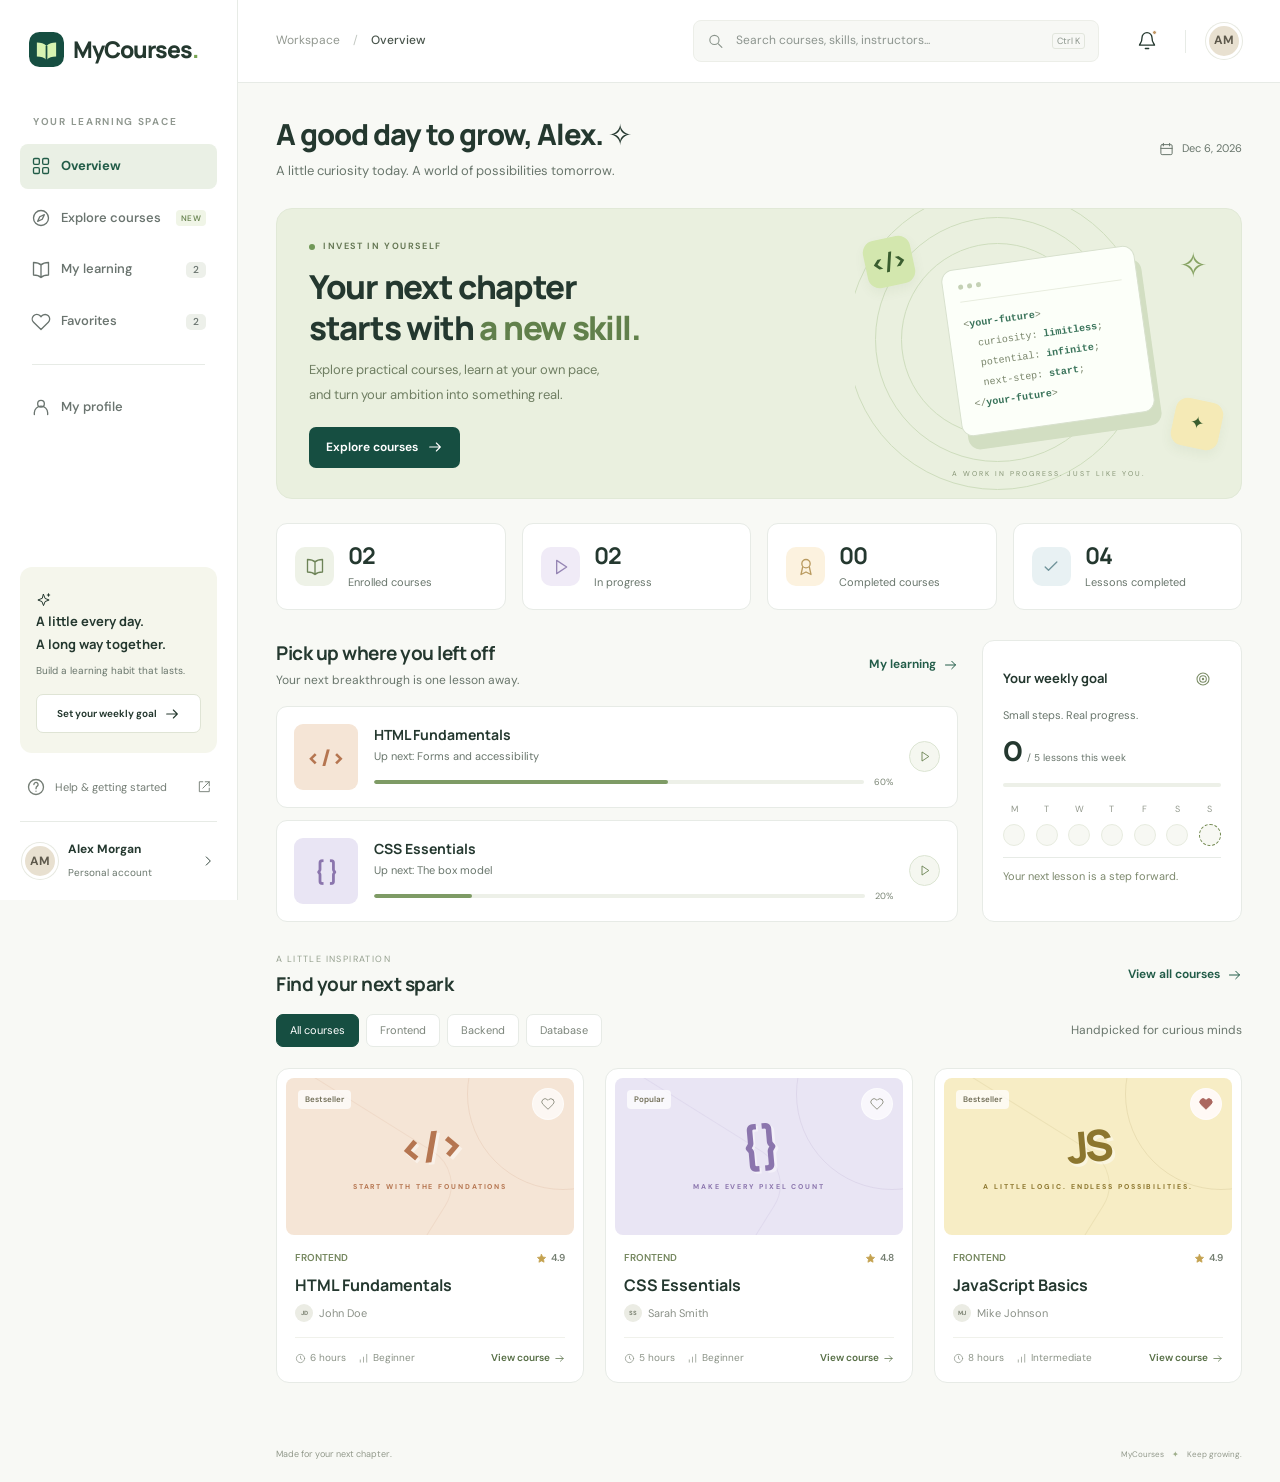
==== learning-studio/index.html @ fceafa46 "New Design" ====
<!DOCTYPE html>
<html lang="en">
<head>
  <meta charset="UTF-8">
  <meta name="viewport" content="width=device-width, initial-scale=1">
  <meta name="theme-color" content="#164e41">
  <meta name="description" content="Your personal learning space. Discover courses, build new skills, and make progress every day.">
  <title>Overview · MyCourses</title>
  <link rel="icon" href="assets/brand.svg" type="image/svg+xml">
  <link rel="stylesheet" href="styles.css">
  <script src="courses.js" defer></script>
  <script src="app.js" defer></script>
</head>
<body>
  <a href="#main" class="skip-link">Skip to content</a>
  <button class="sidebar-overlay" aria-label="Close navigation" tabindex="-1" hidden></button>
  <aside class="sidebar" id="sidebar" aria-label="Main navigation">
    <a class="brand" href="#overview"><img src="assets/brand.svg" alt="" width="35" height="35">MyCourses<span class="brand-dot">.</span></a>
    <div class="workspace-label">YOUR LEARNING SPACE</div>
    <nav class="main-nav">
      <a href="#overview" data-route="overview"><span data-icon="grid"></span>Overview</a>
      <a href="#explore" data-route="explore"><span data-icon="compass"></span>Explore courses<span class="nav-new">NEW</span></a>
      <a href="#learning" data-route="learning"><span data-icon="book"></span>My learning<span id="learning-count" class="nav-count">2</span></a>
      <a href="#favorites" data-route="favorites"><span data-icon="heart"></span>Favorites<span id="favorites-count" class="nav-count">0</span></a>
      <div class="nav-divider"></div>
      <a href="#profile" data-route="profile"><span data-icon="user"></span>My profile</a>
    </nav>
    <div class="sidebar-bottom">
      <div class="growth-card"><span class="growth-icon" data-icon="sparkles"></span><h3>A little every day.<br>A long way together.</h3><p>Build a learning habit that lasts.</p><button class="button button-light" data-action="goal">Set your weekly goal <span data-icon="arrow"></span></button></div>
      <button class="help-link" data-action="help"><span data-icon="help"></span>Help & getting started<span data-icon="external"></span></button>
      <a href="#profile" class="sidebar-profile"><span class="avatar profile-initials">AM</span><span><strong class="profile-name">Alex Morgan</strong><small>Personal account</small></span><span data-icon="chevron"></span></a>
    </div>
  </aside>
  <div class="app-shell">
    <header class="topbar">
      <button class="icon-button menu-toggle" aria-label="Open navigation" aria-expanded="false" aria-controls="sidebar"><span data-icon="menu"></span></button>
      <div class="breadcrumb">Workspace<span>/</span><strong id="page-label">Overview</strong></div>
      <form class="global-search" role="search" id="search-form"><span data-icon="search"></span><label class="sr-only" for="global-search">Search all courses, topics, and instructors</label><input id="global-search" type="search" placeholder="Search courses, skills, instructors..." autocomplete="off"><kbd>Ctrl K</kbd></form>
      <div class="topbar-actions"><button class="icon-button notification-button" data-action="notifications" aria-label="View learning updates"><span data-icon="bell"></span><span class="notification-dot"></span></button><span class="topbar-divider"></span><a href="#profile" class="avatar profile-initials" aria-label="Your profile">AM</a></div>
    </header>
    <main id="main" tabindex="-1"></main>
    <footer class="app-footer"><span>Made for your next chapter.</span><span>MyCourses <span aria-hidden="true">✦</span> Keep growing.</span></footer>
  </div>
  <dialog id="app-dialog" aria-labelledby="dialog-title"><div id="dialog-content"></div></dialog>
  <div id="toast" class="toast" role="status" aria-live="polite"></div>
  <noscript><div class="noscript">Enable JavaScript to use the learning dashboard.</div></noscript>
</body>
</html>
---- learning-studio/styles.css ----
@import url('https://fonts.googleapis.com/css2?family=DM+Sans:wght@400;450;500;550;600;650;700&family=Manrope:wght@400;500;600;650;700;750;800&display=swap');

:root { --ink:#24382f; --muted:#69766c; --green:#225c48; --deep:#164e41; --lime:#d9efb5; --line:#e7ebe6; --paper:#f8f9f5; --white:#fff; --radius:16px; --sidebar:238px; font-family:'DM Sans','Segoe UI',Arial,sans-serif; color:var(--ink); background:var(--paper); font-synthesis:none; }
* { box-sizing:border-box; }
body { margin:0; font-size:14px; line-height:1.6; }
button,input,select,textarea { font:inherit; }
button,a,input,select,textarea { -webkit-tap-highlight-color:transparent; }
button,a { touch-action:manipulation; }
button { cursor:pointer; }
a { color:inherit; text-decoration:none; }
button { color:inherit; }
button:disabled { cursor:default; opacity:.6; }
button,input,select,textarea { border:1px solid var(--line); }
button { background:transparent; }
input,select,textarea { background:white; color:var(--ink); }
:focus-visible { outline:3px solid #428466; outline-offset:4px; }
::selection { background:var(--lime); color:var(--deep); }
h1,h2,h3,h4,p { margin:0; }
h1,h2,h3,h4,.brand { font-family:'Manrope','Segoe UI',Arial,sans-serif; }
h1 { font-size:29px; line-height:1.3; letter-spacing:-1px; font-weight:800; }
h2 { font-size:19px; letter-spacing:-.5px; line-height:1.4; }
h3 { font-size:16px; line-height:1.5; }
svg.icon { width:20px; height:20px; flex-shrink:0; vertical-align:middle; }
.sr-only { position:absolute; width:1px; height:1px; padding:0; margin:-1px; overflow:hidden; clip:rect(0,0,0,0); white-space:nowrap; border:0; }
.skip-link { position:fixed; top:-80px; left:20px; z-index:100; padding:12px 24px; background:var(--deep); color:white; border-radius:8px; }
.skip-link:focus { top:12px; }
.sidebar { position:fixed; inset:0 auto 0 0; width:var(--sidebar); padding:31px 20px 0; background:white; border-right:1px solid var(--line); z-index:40; display:flex; flex-direction:column; overflow-y:auto; }
.brand { display:flex; align-items:center; font-size:23px; font-weight:800; letter-spacing:-1px; padding:0 9px; gap:9px; }
.brand-dot { color:#78a553; margin-left:-9px; }
.workspace-label { font-size:10px; color:#909890; letter-spacing:1.7px; font-weight:650; margin:46px 13px 14px; }
.main-nav { display:grid; gap:7px; }
.main-nav>a { display:flex; gap:10px; padding:12px 11px; align-items:center; font-size:13px; font-weight:550; border-radius:8px; color:#6a746f; white-space:nowrap; }
.main-nav>a:hover { background:#f6f8f3; color:var(--green); }
.main-nav>a.active { background:#eaf0e5; color:var(--green); font-weight:700; }
.nav-count { font-size:10px; background:#edf0ea; border-radius:5px; margin-left:auto; min-width:20px; text-align:center; padding:0 5px; }
.nav-new { font-size:8px; color:#688351; background:#f0f5e7; border-radius:4px; padding:2px 5px; margin-left:auto; letter-spacing:.5px; flex-shrink:0; }
.nav-divider { height:1px; background:var(--line); margin:13px 12px; }
.sidebar-bottom { margin-top:auto; padding-top:35px; }
.growth-card { padding:20px 16px; border-radius:12px; background:#f5f6ec; }
.growth-icon { display:block; color:#637d42; margin-bottom:12px; }
.growth-card h3 { font-size:13px; line-height:1.8; }
.growth-card p { font-size:10px; color:var(--muted); margin:7px 0 15px; }
.growth-card .button { width:100%; padding:8px; font-size:10px; gap:7px; border:1px solid #dfe4d5; }
.growth-card .icon { width:15px; }
.help-link { display:flex; width:100%; align-items:center; gap:9px; border:0; padding:24px 6px; font-size:11px; color:#747d75; }
.help-link .icon:last-child { margin-left:auto; width:14px; }
.sidebar-profile { display:flex; gap:10px; align-items:center; padding:18px 2px; border-top:1px solid var(--line); }
.sidebar-profile strong { display:block; font-size:12px; max-width:125px; overflow:hidden; text-overflow:ellipsis; white-space:nowrap; }
.sidebar-profile small { font-size:10px; color:var(--muted); }
.sidebar-profile>.icon { margin-left:auto; width:14px; }
.avatar { width:36px; height:36px; display:inline-flex; justify-content:center; align-items:center; border-radius:50%; background:#e8e0d0; color:#5e594c; font-size:12px; font-weight:700; flex-shrink:0; border:3px solid white; box-shadow:0 0 0 1px #e7e9e1; }
.app-shell { margin-left:var(--sidebar); }
.topbar { height:83px; display:flex; align-items:center; gap:30px; padding:0 38px; background:rgba(255,255,255,.96); border-bottom:1px solid var(--line); position:sticky; top:0; z-index:20; }
.breadcrumb { display:flex; gap:13px; color:#929890; font-size:11px; white-space:nowrap; }
.breadcrumb strong { color:#48544b; font-weight:500; }
.breadcrumb>span { color:#c2c7c1; }
.global-search { max-width:420px; min-width:150px; width:42%; display:flex; align-items:center; margin-left:auto; gap:10px; background:#f7f8f5; padding:9px 13px; border:1px solid #eceee8; border-radius:8px; color:#8a948b; }
.global-search .icon { width:17px; }
.global-search input { border:0; outline:0; background:transparent; font-size:11px; width:100%; min-width:0; }
.global-search:focus-within { outline:2px solid #92b49c; outline-offset:2px; }
.global-search input::placeholder { color:#8d958f; }
kbd { white-space:nowrap; font-size:9px; font-family:inherit; border:1px solid #e2e6dd; padding:0 4px; border-radius:3px; }
.topbar-actions { display:flex; align-items:center; gap:20px; }
.icon-button { width:36px; height:36px; border:0; border-radius:8px; display:inline-flex; align-items:center; justify-content:center; }
.icon-button:hover { background:#eef2e9; }
.notification-button { position:relative; }
.notification-dot { width:5px; height:5px; background:#c09564; border:1px solid white; border-radius:50%; position:absolute; top:7px; right:8px; }
.topbar-divider { height:23px; width:1px; background:var(--line); }
.menu-toggle { display:none; }
main { padding:33px 38px 24px; max-width:1510px; margin:0 auto; min-height:calc(100vh - 140px); }
main:focus { outline:none; }
.page-heading { display:flex; align-items:center; justify-content:space-between; gap:20px; margin-bottom:27px; }
.page-heading p { margin-top:7px; font-size:12px; color:var(--muted); }
.eyebrow { font-size:10px; letter-spacing:1.8px; text-transform:uppercase; font-weight:650; }
.date-label { display:flex; align-items:center; gap:8px; font-size:11px; color:var(--muted); }
.date-label .icon { width:15px; }
.hero { background:#eaf0df; border:1px solid #e1e9d7; border-radius:var(--radius); min-height:237px; display:flex; overflow:hidden; position:relative; margin-bottom:24px; }
.hero-copy { padding:30px 32px; position:relative; z-index:2; width:60%; }
.hero .eyebrow { display:flex; gap:8px; align-items:center; color:#647653; font-size:9px; letter-spacing:1.6px; }
.hero .eyebrow:before { content:''; width:6px; height:6px; background:#719858; border-radius:50%; }
.hero h2 { font-size:33px; line-height:1.25; letter-spacing:-1.3px; margin:12px 0 10px; font-weight:800; }
.hero h2 em { color:#61804b; font-style:normal; }
.hero p { color:#6f7e62; font-size:11px; max-width:310px; line-height:1.9; margin-bottom:19px; }
.button { display:inline-flex; align-items:center; justify-content:center; gap:9px; font-size:11px; font-weight:650; padding:10px 16px; border-radius:7px; border:1px solid transparent; min-height:39px; transition:background .15s,transform .15s; }
.button .icon { width:16px; height:16px; }
.button:hover { transform:translateY(-1px); }
.button-primary { background:var(--deep); color:white; }
.button-primary:hover { background:#24654f; }
.button-light { background:white; border-color:var(--line); }
.button-light:hover { background:#f3f5ef; }
.button-soft { background:#edf2e7; color:var(--green); }
.text-button { display:inline-flex; align-items:center; gap:7px; color:var(--green); font-size:11px; font-weight:650; padding:6px 0; border:0; }
.text-button .icon { width:15px; }
.hero-art { width:40%; min-width:260px; position:relative; overflow:hidden; }
.orbit { position:absolute; width:245px; height:245px; border:1px solid #ceddbd; border-radius:50%; top:8px; left:20px; }
.orbit:before,.orbit:after { content:''; position:absolute; inset:25px; border:1px solid #ceddbd; border-radius:50%; }
.orbit:after { inset:-29px; }
.code-window { position:absolute; width:195px; left:50%; top:48px; transform:translateX(-50%) rotate(-8deg); background:#fcfff9; border:1px solid #d8e1ce; border-radius:12px; box-shadow:5px 14px 0 #d2dec2; padding:15px; }
.window-dots { display:flex; gap:4px; padding-bottom:12px; border-bottom:1px solid #e8eddf; }
.window-dots i { width:5px; height:5px; border-radius:50%; background:#c4d1b5; }
.code-window pre { font-size:10px; line-height:2; color:#7a866c; margin:13px 0 5px; }
.code-window b { color:#39735a; }
.floating-symbol { position:absolute; width:48px; height:48px; border-radius:12px; display:grid; place-items:center; background:#d3e7ae; color:#3a5e2f; font-size:22px; font-weight:800; box-shadow:0 5px 12px #546a3210; }
.floating-symbol.one { top:29px; left:10px; transform:rotate(-12deg); }
.floating-symbol.two { right:20px; bottom:50px; background:#f5eab6; transform:rotate(12deg); font-size:17px; }
.hero-spark { position:absolute; top:30px; right:34px; font-size:34px; color:#87a363; }
.hero-caption { position:absolute; bottom:19px; left:50%; transform:translateX(-50%); color:#849373; letter-spacing:2px; font-size:7px; white-space:nowrap; }
.stats-grid { display:grid; grid-template-columns:repeat(4,1fr); gap:16px; margin-bottom:30px; }
.stat-card { display:flex; gap:14px; align-items:center; background:white; border:1px solid var(--line); border-radius:11px; padding:18px; }
.stat-icon { display:grid; place-items:center; width:39px; height:39px; border-radius:10px; background:#eef2e7; color:#6d8357; flex-shrink:0; }
.stat-card:nth-child(2) .stat-icon { background:#f0ebf7; color:#9685b4; }
.stat-card:nth-child(3) .stat-icon { background:#fcf2df; color:#b99a5f; }
.stat-card:nth-child(4) .stat-icon { background:#e8f1f3; color:#71949b; }
.stat-value { font-size:23px; font-weight:700; line-height:1.2; font-family:Manrope,sans-serif; letter-spacing:-1px; }
.stat-label { font-size:10px; color:var(--muted); margin-top:4px; }
.section-heading { display:flex; align-items:center; justify-content:space-between; gap:16px; margin-bottom:16px; }
.section-heading p { color:var(--muted); font-size:11px; margin-top:4px; }
.section-kicker { font-size:9px; color:#95a08f; text-transform:uppercase; letter-spacing:1.4px; margin-bottom:5px; }
.overview-middle { display:grid; grid-template-columns:minmax(0,1fr) 260px; gap:24px; margin-bottom:30px; }
.continue-list { display:grid; gap:12px; }
.continue-card { display:flex; align-items:center; gap:16px; border:1px solid var(--line); border-radius:11px; background:white; padding:17px; }
.mini-art { width:64px; height:66px; border-radius:9px; display:grid; place-items:center; font-size:23px; font-weight:750; flex-shrink:0; font-family:Manrope,sans-serif; }
.continue-content { flex:1; min-width:0; }
.continue-content h3 { font-size:13px; }
.continue-content p { font-size:10px; color:var(--muted); margin:3px 0 9px; }
.progress-line { display:flex; align-items:center; gap:10px; }
.progress { height:4px; background:#edf0e8; border-radius:10px; overflow:hidden; flex:1; }
.progress>span { display:block; background:#7e9b65; height:100%; border-radius:10px; }
.progress-line>span { font-size:9px; color:#7a8575; }
.resume-button { width:31px; height:31px; display:grid; place-items:center; border:1px solid #dce5d3; background:#f5f7f0; color:#67804e; border-radius:50%; flex-shrink:0; }
.resume-button .icon { width:13px; height:13px; }
.weekly-card { background:#fff; border:1px solid var(--line); border-radius:12px; padding:20px; }
.weekly-card h3 { font-size:12px; }
.weekly-card .section-heading { margin-bottom:10px; }
.weekly-card .icon { width:16px; color:#7c8d67; }
.weekly-card>p { font-size:10px; color:var(--muted); }
.goal-value { display:flex; gap:5px; align-items:baseline; margin:9px 0 13px; }
.goal-value strong { font-size:28px; line-height:1.3; letter-spacing:-1px; }
.goal-value span { font-size:10px; color:var(--muted); }
.week-days { display:flex; gap:7px; justify-content:space-between; margin:15px 0 11px; }
.week-day { display:flex; align-items:center; gap:7px; flex-direction:column; font-size:9px; color:#92988c; }
.day-dot { width:22px; height:22px; border:1px solid #e8ece0; background:#f7f8f3; border-radius:50%; display:grid; place-items:center; }
.day-dot.done { background:#dfeaCF; color:#617749; border-color:#dfeaCF; }
.day-dot.today { border:1px dashed #728950; }
.day-dot .icon { width:11px; }
.goal-note { border-top:1px solid var(--line); padding-top:10px; font-size:9px; color:#7d896e; }
.category-tabs { display:flex; gap:7px; flex-wrap:wrap; }
.category-tab { border:1px solid var(--line); background:white; border-radius:7px; padding:7px 13px; font-size:10px; color:#7c857b; white-space:nowrap; }
.category-tab.active { background:var(--deep); color:white; border-color:var(--deep); }
.category-tab:hover { border-color:#9ead8e; }
.catalog-toolbar { display:flex; align-items:center; justify-content:space-between; gap:16px; margin-bottom:21px; }
.toolbar-controls { display:flex; gap:9px; }
.toolbar-controls select { border-radius:7px; padding:8px 27px 8px 10px; font-size:10px; max-width:180px; }
.courses-grid { display:grid; grid-template-columns:repeat(3,minmax(0,1fr)); gap:21px; }
.course-card { min-width:0; background:white; border:1px solid var(--line); border-radius:13px; padding:9px; transition:box-shadow .2s,transform .2s; }
.course-card:hover { transform:translateY(-3px); box-shadow:0 8px 24px #263d2c09; }
.course-art { position:relative; height:157px; border-radius:8px; overflow:hidden; display:flex; flex-direction:column; align-items:center; justify-content:center; isolation:isolate; }
.peach { background:#f5e5d6; color:#b57550; }
.lavender { background:#e9e5f4; color:#8b75ad; }
.yellow { background:#f7edc5; color:#8c762e; }
.blue { background:#dfebf2; color:#638ca7; }
.pink { background:#f3e3e8; color:#b27890; }
.mint { background:#dfede2; color:#719880; }
.course-art:before { content:''; width:230px; height:230px; border:1px solid currentColor; opacity:.1; transform:rotate(32deg); border-radius:40px; position:absolute; top:15px; left:-95px; z-index:-1; }
.course-art:after { content:''; width:190px; height:190px; border:1px solid currentColor; opacity:.13; border-radius:50%; position:absolute; top:-80px; right:-85px; z-index:-1; }
.course-symbol { font-size:43px; font-weight:800; line-height:1.1; letter-spacing:-3px; font-family:Manrope,sans-serif; transform:rotate(-5deg); text-shadow:2px 3px #ffffff70; }
.course-art .art-tag { font-size:6px; letter-spacing:1.9px; margin-top:12px; font-weight:700; }
.course-label { position:absolute; left:12px; top:12px; font-size:8px; background:#ffffffbd; color:#716e57; padding:3px 7px; border-radius:4px; font-weight:600; }
.favorite-button { position:absolute; right:10px; top:10px; width:28px; height:28px; display:grid; place-items:center; border:1px solid #ffffff80; border-radius:50%; background:#ffffffb3; color:#8d8e81; }
.favorite-button .icon { width:14px; height:14px; }
.favorite-button[aria-pressed="true"] { color:#ab675f; background:#fff9f5; }
.favorite-button[aria-pressed="true"] svg { fill:#ab675f; }
.course-body { padding:15px 9px 7px; }
.course-category { display:flex; align-items:center; justify-content:space-between; font-size:8px; color:#75875f; font-weight:600; }
.course-rating { display:flex; align-items:center; gap:4px; color:#747e71; font-size:9px; }
.course-rating .icon { width:11px; height:11px; color:#c4a250; fill:#c4a250; }
.course-body h3 { font-size:14px; margin:7px 0 7px; letter-spacing:-.25px; }
.course-title { border:0; text-align:left; padding:0; font:inherit; }
.course-title:hover { color:var(--green); text-decoration:underline; text-underline-offset:3px; }
.instructor { display:flex; align-items:center; gap:6px; color:#8b9188; font-size:9px; }
.instructor-avatar { display:grid; place-items:center; width:18px; height:18px; border-radius:50%; font-size:6px; background:#ebece4; color:#7a8070; font-weight:700; }
.course-meta { display:flex; gap:12px; margin-top:15px; padding-top:12px; border-top:1px solid #f0f1eb; font-size:8px; color:#8b9387; }
.course-meta>span { display:flex; gap:4px; align-items:center; }
.course-meta .icon { width:11px; height:11px; }
.course-meta .course-link { margin-left:auto; color:#566e45; font-weight:600; border:0; padding:0; font-size:9px; display:flex; align-items:center; gap:4px; }
.recommendations { margin-bottom:20px; }
.results-label { font-size:11px; color:var(--muted); margin-bottom:18px; }
.app-footer { display:flex; align-items:center; justify-content:space-between; gap:15px; padding:20px 38px; color:#92998b; font-size:9px; max-width:1510px; margin:auto; }
.app-footer>span:last-child { font-size:8px; }
.app-footer>span:last-child>span { margin:0 6px; color:#9dad89; }
.page-banner { padding:26px 30px; background:#eef1e7; border:1px solid #e1e8d8; border-radius:13px; display:flex; align-items:center; justify-content:space-between; gap:20px; margin-bottom:24px; }
.page-banner h2 { margin:7px 0; font-size:24px; }
.page-banner p { color:var(--muted); font-size:12px; }
.banner-symbol { font-size:55px; color:#8fa778; padding:0 20px; }
.learning-tabs { display:flex; gap:25px; border-bottom:1px solid var(--line); margin-bottom:24px; }
.learning-tab { border:0; border-bottom:2px solid transparent; padding:0 0 13px; color:var(--muted); font-size:12px; }
.learning-tab.active { border-color:var(--green); color:var(--green); font-weight:700; }
.learning-card .course-body { padding-bottom:12px; }
.learning-card .progress-line { margin:18px 0; }
.learning-card .button { width:100%; }
.empty-state { padding:60px 20px; text-align:center; border:1px dashed #dbe3d1; border-radius:14px; background:#fff; grid-column:1/-1; }
.empty-state>.icon { width:35px; height:35px; color:#869f6c; margin-bottom:16px; }
.empty-state h2 { margin-bottom:8px; }
.empty-state p { color:var(--muted); font-size:12px; max-width:390px; margin:0 auto 20px; }
.profile-grid { display:grid; grid-template-columns:270px minmax(0,1fr); gap:24px; }
.panel { background:white; border:1px solid var(--line); border-radius:14px; padding:27px; }
.profile-summary { text-align:center; height:fit-content; }
.profile-summary .avatar { width:80px; height:80px; font-size:25px; margin-bottom:15px; background:#e9eedf; color:#6d8556; }
.profile-summary h2 { overflow-wrap:anywhere; }
.profile-summary>p { color:var(--muted); font-size:11px; margin:7px 0 20px; overflow-wrap:anywhere; }
.profile-summary .profile-stats { display:flex; justify-content:space-around; padding:20px 0; border-top:1px solid var(--line); border-bottom:1px solid var(--line); }
.profile-stats strong { display:block; font-size:22px; }
.profile-stats span { font-size:10px; color:var(--muted); }
.profile-summary .local-note { font-size:10px; margin-top:20px; }
.form-heading { margin-bottom:25px; }
.form-heading p { color:var(--muted); font-size:11px; margin-top:5px; }
.form-grid { display:grid; grid-template-columns:1fr 1fr; gap:20px; }
.field { display:flex; flex-direction:column; gap:7px; font-size:11px; font-weight:550; }
.field input,.field select,.field textarea { border-radius:7px; padding:10px 12px; width:100%; font-size:12px; font-weight:400; }
.field textarea { resize:vertical; min-height:95px; }
.field.full { grid-column:1/-1; }
.field small { color:var(--muted); font-weight:400; font-size:10px; }
.form-footer { display:flex; align-items:center; justify-content:space-between; gap:15px; margin-top:25px; padding-top:20px; border-top:1px solid var(--line); }
.form-footer p { font-size:10px; color:var(--muted); }
.profile-achievements { margin-top:25px; }
.achievement { display:flex; align-items:center; gap:15px; padding-top:20px; }
.achievement-icon { width:43px; height:43px; background:#f7f0d9; color:#b99a59; border-radius:12px; display:grid; place-items:center; }
.achievement h3 { font-size:13px; }
.achievement p { font-size:11px; color:var(--muted); }
dialog { padding:0; border:1px solid #e3e8dc; border-radius:18px; width:min(660px,calc(100% - 32px)); max-height:90dvh; color:var(--ink); box-shadow:0 24px 90px #102c3440; }
dialog::backdrop { background:#172a246b; backdrop-filter:blur(4px); }
body:has(dialog[open]) { overflow:hidden; }
.dialog-header { display:flex; align-items:flex-start; justify-content:space-between; gap:20px; padding:26px 28px 16px; }
.dialog-header h2 { font-size:22px; }
.dialog-header .eyebrow { margin-bottom:8px; color:#879771; font-size:9px; }
.dialog-body { padding:0 28px 28px; }
.dialog-body>p { color:var(--muted); font-size:13px; margin:0 0 20px; }
.dialog-course-art { height:140px; margin-bottom:20px; }
.dialog-course-art .course-art { height:100%; }
.detail-meta { display:flex; flex-wrap:wrap; gap:16px; color:var(--muted); font-size:11px; margin:16px 0 23px; }
.detail-meta span { display:flex; align-items:center; gap:6px; }
.detail-meta .icon { width:15px; }
.outcome { padding:16px; background:#f0f5e8; border-radius:9px; margin:20px 0; font-size:12px; }
.outcome strong { display:block; margin-bottom:4px; }
.curriculum { list-style:none; margin:12px 0 24px; padding:0; border:1px solid var(--line); border-radius:9px; overflow:hidden; }
.curriculum li { border-bottom:1px solid var(--line); }
.curriculum li:last-child { border-bottom:0; }
.curriculum button,.curriculum-item { display:flex; width:100%; text-align:left; gap:12px; align-items:center; padding:12px 15px; font-size:12px; border:0; }
.lesson-number { font-size:10px; color:#879771; min-width:18px; }
.curriculum .icon { width:14px; height:14px; margin-left:auto; color:#64894f; }
.curriculum button:hover { background:#f2f6eb; }
.dialog-actions { display:flex; gap:10px; flex-wrap:wrap; }
.dialog-actions .button:first-child { flex:1; }
.lesson-top { display:flex; justify-content:space-between; color:var(--muted); font-size:10px; margin-bottom:18px; }
.lesson-content h3 { font-size:18px; margin-bottom:13px; }
.lesson-content p { font-size:14px; color:#687269; line-height:1.9; }
.lesson-content pre { background:#203d32; color:#def0d6; padding:22px; border-radius:10px; font-size:12px; line-height:1.9; overflow-x:auto; margin:20px 0; }
.practice-box { background:#f5f4e9; border:1px solid #e8e8d7; padding:18px; border-radius:10px; margin-bottom:25px; }
.practice-box h4 { font-size:12px; margin-bottom:6px; }
.practice-box p { font-size:12px; }
.lesson-navigation { display:flex; gap:10px; justify-content:space-between; margin-top:22px; }
.update-item { display:flex; gap:15px; padding:18px 0; border-bottom:1px solid var(--line); }
.update-item>.icon { color:#83986b; margin-top:3px; }
.update-item h3 { font-size:13px; }
.update-item p { color:var(--muted); font-size:11px; margin-top:5px; }
.help-list { display:grid; gap:22px; }
.help-list h3 { font-size:14px; margin-bottom:5px; }
.help-list p { color:var(--muted); font-size:12px; }
.toast { position:fixed; bottom:24px; left:calc(50% + var(--sidebar)/2); transform:translate(-50%,20px); background:#203e31; color:#fff; border-radius:9px; padding:12px 21px; z-index:100; font-size:12px; box-shadow:0 8px 30px #1e392b22; opacity:0; pointer-events:none; transition:opacity .2s,transform .2s; max-width:calc(100vw - 32px); width:max-content; }
.toast.visible { opacity:1; transform:translate(-50%,0); }
.noscript { position:fixed; inset:100px 20px auto; background:white; padding:30px; z-index:99; text-align:center; }
[hidden] { display:none !important; }
/* Keep supporting text readable, including when the optional web fonts are offline. */
.breadcrumb { font-size:12px; }
.global-search input { font-size:12px; }
.page-heading p,.hero p { font-size:13px; }
.stat-label { font-size:11px; }
.continue-content h3 { font-size:14px; }
.continue-content p { font-size:11px; }
.button,.text-button { font-size:12px; }
.section-heading p,.results-label { font-size:12px; }
.category-tab,.toolbar-controls select { font-size:11px; }
.course-body h3 { font-size:16px; }
.course-category,.course-rating { font-size:10px; }
.instructor { font-size:11px; }
.course-meta { flex-wrap:wrap; font-size:10px; }
.course-meta>span { white-space:nowrap; }
.course-meta .course-link { font-size:10px; }
.course-art .art-tag { font-size:7px; }
.favorite-button { width:32px; height:32px; }
.weekly-card>p,.goal-note { font-size:11px; }
.weekly-card h3 { font-size:13px; }
body.nav-open { overflow:hidden; }
@media(min-width:1450px) { main { padding-top:40px; } .hero { min-height:270px; } .hero-copy { padding:36px; } .hero h2 { font-size:38px; } .hero-art { transform:scale(1.1); transform-origin:center; } .course-art { height:190px; } .course-body h3 { font-size:16px; } .course-body { padding:17px 12px 10px; } .course-meta { font-size:10px; } .overview-middle { grid-template-columns:minmax(0,1fr) 300px; } }
@media(max-width:1150px) { :root { --sidebar:210px; } .sidebar { padding:27px 14px 0; } .brand { font-size:21px; } .topbar { padding:0 25px; gap:20px; } main { padding:28px 25px; } .stat-card { padding:14px 11px; gap:9px; } .stat-icon { width:32px; height:32px; } .stat-label { font-size:9px; } .overview-middle { grid-template-columns:minmax(0,1fr) 225px; gap:18px; } .courses-grid { gap:14px; } .hero-copy { width:62%; padding:28px; } .hero-art { min-width:210px; } .floating-symbol.two { right:4px; } .course-body { padding:12px 5px 6px; } .course-meta { gap:7px; } .course-meta .course-link { font-size:8px; } .hero h2 { font-size:30px; } .breadcrumb { font-size:10px; } }
@media(max-width:950px) { :root { --sidebar:190px; } .brand { font-size:18px; gap:7px; } .brand img { width:29px; height:29px; } .brand-dot { margin-left:-7px; } .main-nav>a { font-size:11px; padding:11px 8px; gap:9px; } .nav-new { font-size:7px; } .growth-card { padding:16px 12px; } .growth-card .button { font-size:9px; } .help-link { font-size:9px; } .hero h2 { font-size:27px; } .hero-art { min-width:180px; } .code-window { width:155px; } .code-window pre { font-size:8px; } .floating-symbol { width:38px; height:38px; font-size:18px; } .orbit { left:0; width:185px; height:185px; top:35px; } .stats-grid { gap:10px; } .stat-card { flex-direction:column; align-items:flex-start; } .overview-middle { grid-template-columns:1fr; } .weekly-card { display:none; } .courses-grid { grid-template-columns:repeat(2,minmax(0,1fr)); } .recommendations .course-card:last-child { display:none; } .breadcrumb { display:none; } .global-search { width:auto; flex:1; max-width:none; } .topbar-actions { gap:12px; } .profile-grid { grid-template-columns:1fr; } .profile-summary { display:none; } .date-label { display:none; } .catalog-toolbar { align-items:flex-start; flex-direction:column; } }
@media(max-width:700px) { :root { --sidebar:0px; } .sidebar { width:260px; transform:translateX(-100%); transition:transform .2s; padding:27px 20px 0; } body.nav-open .sidebar { transform:translateX(0); } .sidebar-overlay { display:block; position:fixed; inset:0; background:#1c34276b; border:0; z-index:30; } .brand { font-size:24px; } .brand img { width:36px; height:36px; } .main-nav>a { font-size:13px; padding:12px; } .growth-card h3 { font-size:14px; } .growth-card p,.help-link { font-size:11px; } .menu-toggle { display:inline-flex; flex-shrink:0; } .topbar { height:70px; padding:0 17px; gap:10px; } .global-search { padding:8px 10px; } .global-search input { font-size:11px; } .global-search kbd { display:none; } .topbar-actions { gap:6px; } .topbar-divider { display:none; } .topbar-actions>.avatar { width:30px; height:30px; font-size:10px; } .notification-button { width:30px; } main { padding:26px 20px 15px; } h1 { font-size:25px; } .page-heading { margin-bottom:22px; } .page-heading p { font-size:11px; } .hero { min-height:240px; } .hero-copy { padding:26px 23px; width:64%; } .hero h2 { font-size:28px; } .hero p { font-size:10px; } .hero-art { width:36%; min-width:130px; } .code-window { width:139px; left:58%; top:63px; } .code-window pre { font-size:7px; } .hero-spark { right:15px; font-size:24px; } .floating-symbol.one { top:37px; left:0; width:32px; height:32px; font-size:16px; } .floating-symbol.two { bottom:48px; width:32px; height:32px; font-size:13px; } .hero-caption { display:none; } .stats-grid { grid-template-columns:repeat(4,1fr); margin-bottom:25px; } .stat-card { padding:13px 10px; gap:10px; } .stat-value { font-size:21px; } .stat-icon { width:28px; height:28px; border-radius:7px; } .stat-icon .icon { width:16px; } .stat-label { font-size:8px; } .section-heading h2 { font-size:17px; } .continue-card { padding:14px; } .course-art { height:144px; } .course-symbol { font-size:36px; } .course-art .art-tag { font-size:5px; letter-spacing:1px; } .app-footer { padding:20px; font-size:8px; } .profile-summary { display:block; } .form-grid { grid-template-columns:1fr; } .panel { padding:22px; } .toolbar-controls { flex-wrap:wrap; } .page-banner { padding:22px; } .page-banner h2 { font-size:20px; } .banner-symbol { padding:0; font-size:40px; } .dialog-header { padding:22px 20px 15px; } .dialog-body { padding:0 20px 22px; } .dialog-header h2 { font-size:20px; } .toast { bottom:18px; } }
@media(max-width:430px) { .topbar-actions .notification-button { display:none; } .hero h2 { font-size:24px; } .hero-copy { padding:24px 19px; width:68%; } .hero-art { min-width:95px; } .code-window { left:85%; } .hero .eyebrow { font-size:7px; letter-spacing:1px; } .hero p { max-width:200px; } .hero-spark { right:5px; } .floating-symbol.two { right:0; } .stats-grid { gap:7px; } .stat-card { padding:12px 8px; } .stat-label { font-size:7px; } .courses-grid { gap:12px; } .course-art { height:125px; } .course-label { font-size:7px; left:8px; top:8px; } .favorite-button { width:24px; height:24px; right:6px; top:7px; } .course-body h3 { font-size:12px; } .course-meta { flex-wrap:wrap; font-size:8px; gap:7px; } .course-meta .course-link { width:100%; margin-left:0; padding-top:3px; } .course-category { font-size:7px; } .course-rating { font-size:8px; } .course-art .art-tag { font-size:4px; } .text-button { font-size:10px; } .continue-content h3 { font-size:12px; } .continue-content p { font-size:9px; } .mini-art { width:52px; height:58px; font-size:20px; } .category-tab { font-size:9px; padding:7px 10px; } .app-footer>span:last-child { font-size:7px; } .form-footer { align-items:flex-start; flex-direction:column; } .lesson-navigation { flex-wrap:wrap; } }
@media(max-height:760px) and (min-width:701px) { .growth-card { display:none; } .sidebar-bottom { padding-top:15px; } }
@media(prefers-reduced-motion:reduce) { *,*::before,*::after { transition:none !important; scroll-behavior:auto !important; animation:none !important; } }
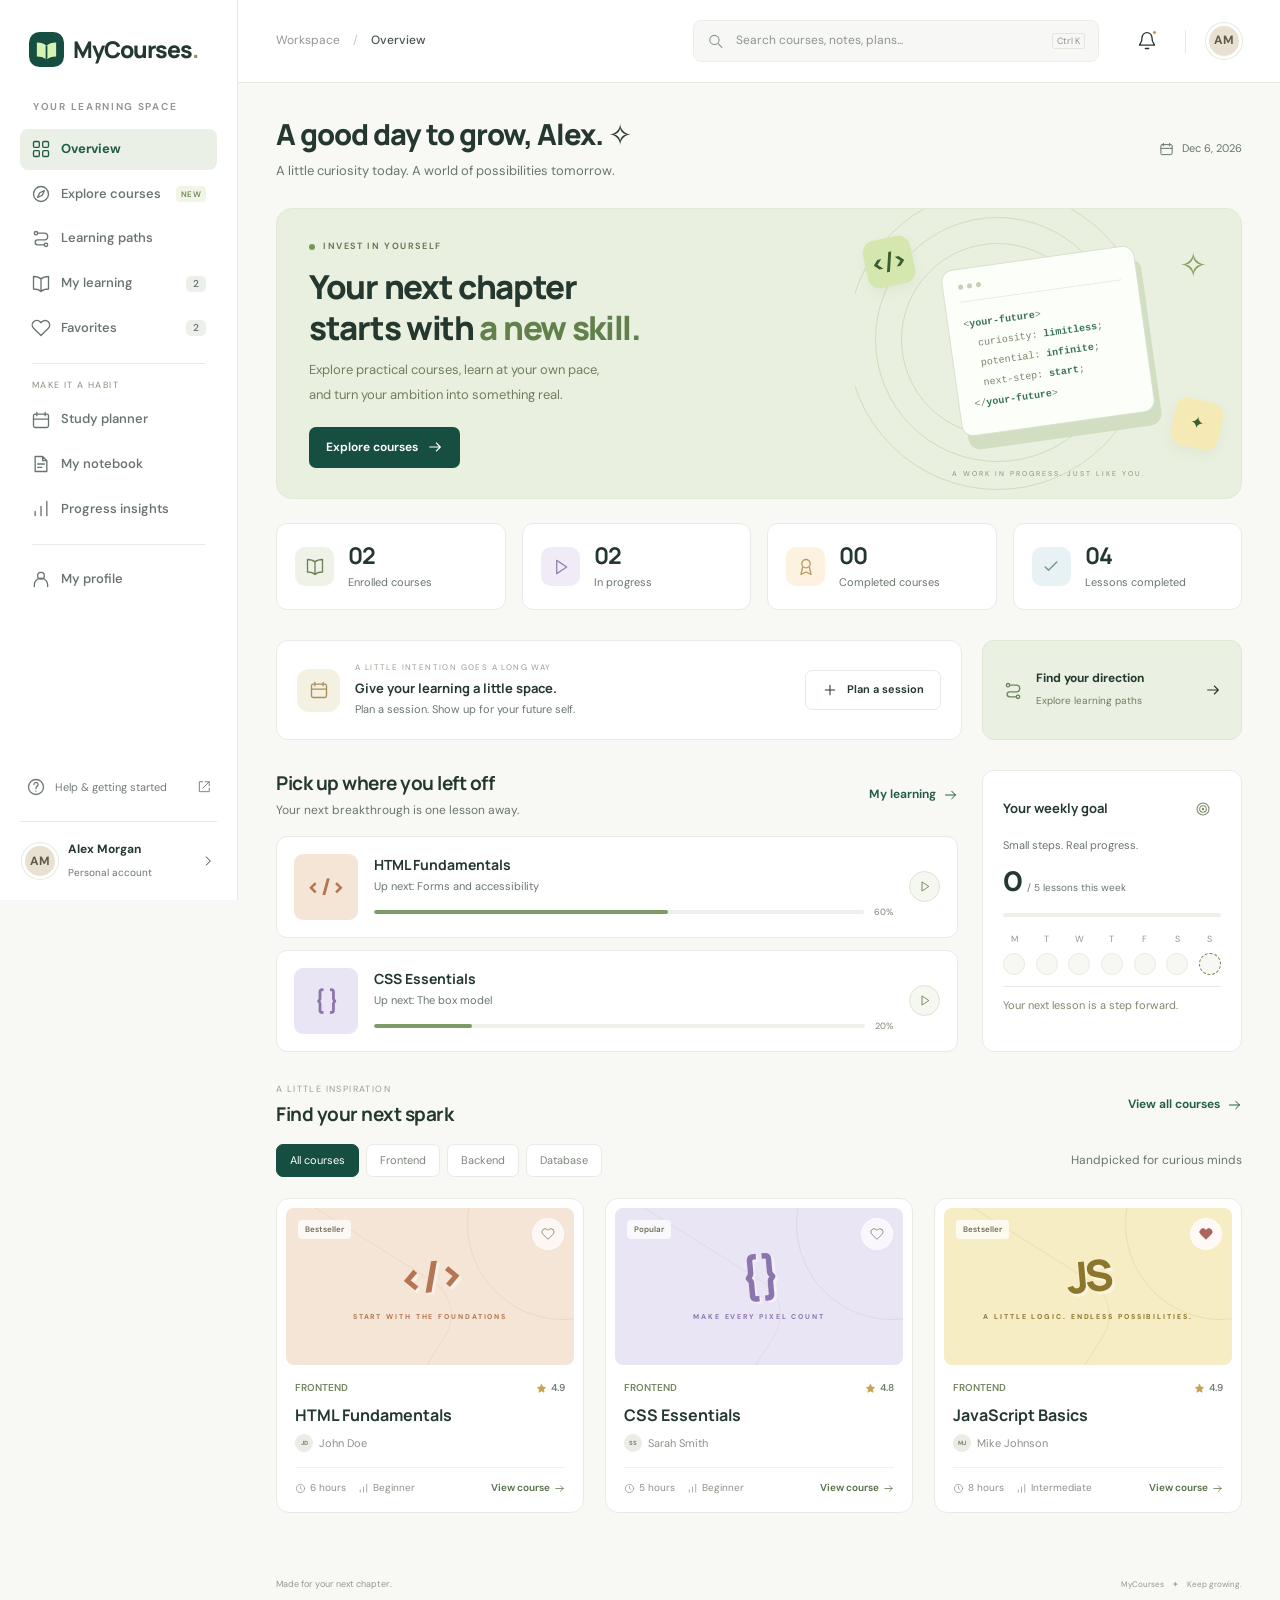
==== commit b40893fa: "Refactor code structure for improved readability and maintainability" ====
--- a/learning-studio/index.html
+++ b/learning-studio/index.html
@@ -8,7 +8,9 @@
   <title>Overview · MyCourses</title>
   <link rel="icon" href="assets/brand.svg" type="image/svg+xml">
   <link rel="stylesheet" href="styles.css">
+  <link rel="stylesheet" href="workspace.css">
   <script src="courses.js" defer></script>
+  <script src="workspace.js" defer></script>
   <script src="app.js" defer></script>
 </head>
 <body>
@@ -20,8 +22,14 @@
     <nav class="main-nav">
       <a href="#overview" data-route="overview"><span data-icon="grid"></span>Overview</a>
       <a href="#explore" data-route="explore"><span data-icon="compass"></span>Explore courses<span class="nav-new">NEW</span></a>
+      <a href="#paths" data-route="paths"><span data-icon="route"></span>Learning paths</a>
       <a href="#learning" data-route="learning"><span data-icon="book"></span>My learning<span id="learning-count" class="nav-count">2</span></a>
       <a href="#favorites" data-route="favorites"><span data-icon="heart"></span>Favorites<span id="favorites-count" class="nav-count">0</span></a>
+      <div class="nav-divider"></div>
+      <span class="nav-section-label">MAKE IT A HABIT</span>
+      <a href="#planner" data-route="planner"><span data-icon="calendar"></span>Study planner</a>
+      <a href="#notebook" data-route="notebook"><span data-icon="note"></span>My notebook</a>
+      <a href="#insights" data-route="insights"><span data-icon="bars"></span>Progress insights</a>
       <div class="nav-divider"></div>
       <a href="#profile" data-route="profile"><span data-icon="user"></span>My profile</a>
     </nav>
@@ -35,7 +43,7 @@
     <header class="topbar">
       <button class="icon-button menu-toggle" aria-label="Open navigation" aria-expanded="false" aria-controls="sidebar"><span data-icon="menu"></span></button>
       <div class="breadcrumb">Workspace<span>/</span><strong id="page-label">Overview</strong></div>
-      <form class="global-search" role="search" id="search-form"><span data-icon="search"></span><label class="sr-only" for="global-search">Search all courses, topics, and instructors</label><input id="global-search" type="search" placeholder="Search courses, skills, instructors..." autocomplete="off"><kbd>Ctrl K</kbd></form>
+      <form class="global-search" role="search" id="search-form"><span data-icon="search"></span><label class="sr-only" for="global-search">Search courses, learning paths, notes, and study sessions</label><input id="global-search" type="search" placeholder="Search courses, notes, plans..." autocomplete="off"><kbd>Ctrl K</kbd></form>
       <div class="topbar-actions"><button class="icon-button notification-button" data-action="notifications" aria-label="View learning updates"><span data-icon="bell"></span><span class="notification-dot"></span></button><span class="topbar-divider"></span><a href="#profile" class="avatar profile-initials" aria-label="Your profile">AM</a></div>
     </header>
     <main id="main" tabindex="-1"></main>
--- a/learning-studio/workspace.css
+++ b/learning-studio/workspace.css
@@ -0,0 +1,269 @@
+/* Learning workspace: shared tokens come from styles.css. */
+.nav-section-label { padding:0 12px 3px; font-size:9px; color:#85917f; letter-spacing:1.4px; }
+.workspace-label { margin-top:31px; }
+.main-nav { gap:4px; }
+.main-nav>a { padding-top:10px; padding-bottom:10px; }
+.main-nav .nav-divider { margin:10px 12px; flex-shrink:0; }
+.sidebar-bottom { padding-top:23px; }
+.growth-card { padding:17px 15px; }
+.growth-card h3 { font-size:12px; }
+.growth-icon { margin-bottom:6px; }
+.sidebar .brand,.sidebar .workspace-label,.sidebar .main-nav,.sidebar-bottom { flex-shrink:0; }
+.subtle-count { font-size:10px; color:#7c8972; letter-spacing:1px; white-space:nowrap; }
+.workspace-overview { display:grid; grid-template-columns:minmax(0,1fr) 260px; gap:20px; margin-bottom:30px; }
+.next-session { display:flex; align-items:center; gap:15px; padding:20px; background:#fff; border:1px solid var(--line); border-radius:12px; min-width:0; }
+.workspace-tile-icon { width:43px; height:43px; border-radius:12px; background:#f4f0e2; color:#a59159; display:grid; place-items:center; flex-shrink:0; }
+.next-session>div { min-width:0; flex:1; }
+.next-session .section-kicker { font-size:8px; display:block; }
+.next-session h3 { font-size:13px; overflow-wrap:anywhere; }
+.next-session p { color:var(--muted); font-size:11px; margin-top:3px; }
+.next-session>.button,.next-session>.text-button { flex-shrink:0; font-size:11px; }
+.workspace-shortcut { display:flex; align-items:center; gap:13px; background:#eaf0e2; border:1px solid #e0e7d5; border-radius:12px; padding:20px; }
+.workspace-shortcut:hover { background:#e1ebd6; }
+.workspace-shortcut>span { color:#6b8558; }
+.workspace-shortcut strong { display:block; font-size:12px; }
+.workspace-shortcut small { color:#6e7c62; font-size:10px; }
+.workspace-shortcut>.icon { margin-left:auto; width:16px; }
+.workspace-hero { display:flex; justify-content:space-between; align-items:center; gap:30px; padding:34px 38px; border-radius:16px; background:#e8eede; border:1px solid #dfe6d3; margin-bottom:32px; overflow:hidden; }
+.workspace-hero>div:first-child { max-width:440px; }
+.workspace-hero .eyebrow { font-size:9px; color:#6e805c; letter-spacing:1.5px; }
+.workspace-hero h2 { font-size:37px; line-height:1.2; margin:14px 0; letter-spacing:-1.4px; }
+.workspace-hero h2 em { color:#7b9363; font-style:normal; }
+.workspace-hero p { max-width:360px; font-size:12px; line-height:1.9; color:#69785e; }
+.hero-proof { display:flex; flex-wrap:wrap; gap:18px; margin-top:20px; font-size:10px; color:#586d4d; }
+.hero-proof span { display:flex; gap:5px; align-items:center; }
+.hero-proof .icon { width:14px; height:14px; }
+.path-hero-map { display:flex; align-items:center; transform:rotate(-8deg); padding:35px 15px; position:relative; }
+.path-hero-map:before { content:''; position:absolute; inset:-60px -20px; border:1px solid #cfdcbf; border-radius:50%; transform:rotate(20deg); }
+.path-hero-map:after { content:''; position:absolute; inset:-34px 7px; border:1px solid #cfdcbf; border-radius:50%; transform:rotate(20deg); }
+.map-node { display:flex; flex-direction:column; justify-content:center; align-items:center; gap:5px; background:#fafff5; width:85px; height:92px; border:1px solid #d2dec3; border-radius:15px; font-size:23px; color:#8ea574; box-shadow:0 7px 0 #d6e0c8; z-index:1; }
+.map-node b { font-size:10px; font-weight:600; color:#557047; }
+.map-node.middle { transform:translateY(-24px); background:#e0e9d0; }
+.map-node.finish { background:#f5edc8; color:#b4a15c; }
+.map-line { width:22px; border-top:1px dashed #a3b689; }
+.paths-grid { display:grid; grid-template-columns:repeat(3,minmax(0,1fr)); gap:22px; }
+.path-card { background:white; border:1px solid var(--line); border-radius:14px; overflow:hidden; }
+.path-visual { height:204px; position:relative; display:flex; flex-direction:column; align-items:center; justify-content:center; overflow:hidden; isolation:isolate; }
+.path-visual:before { content:''; position:absolute; width:240px; height:240px; border:1px solid currentColor; border-radius:50%; opacity:.15; right:-105px; top:-100px; z-index:-1; }
+.path-visual:after { content:''; position:absolute; width:170px; height:170px; border:1px solid currentColor; border-radius:30px; opacity:.15; left:-90px; top:80px; transform:rotate(35deg); z-index:-1; }
+.path-number { position:absolute; top:17px; left:18px; font-size:8px; letter-spacing:1.5px; font-weight:700; }
+.path-visual-symbol { font-family:'Manrope','Segoe UI',sans-serif; font-weight:800; font-size:44px; letter-spacing:-2px; transform:rotate(-5deg); margin:15px 0 14px; }
+.path-mini-steps { display:flex; align-items:center; }
+.path-mini-steps>span { width:31px; height:28px; background:#ffffff70; border:1px solid #ffffff70; border-radius:6px; display:grid; place-items:center; font-size:9px; font-weight:700; }
+.path-mini-steps>i { width:18px; border-top:1px dashed currentColor; opacity:.5; }
+.path-visual-caption { margin-top:19px; font-size:6px; letter-spacing:1.3px; }
+.path-card-body { padding:23px; }
+.path-category { display:flex; align-items:center; justify-content:space-between; gap:5px; min-height:24px; color:#758961; font-size:10px; }
+.path-card h2 { font-size:19px; line-height:1.45; margin:10px 0; }
+.path-card p { font-size:12px; line-height:1.85; color:var(--muted); min-height:88px; }
+.path-meta { display:flex; flex-wrap:wrap; gap:13px; margin:16px 0; font-size:10px; color:#818b77; }
+.path-meta>span { display:flex; gap:5px; align-items:center; }
+.path-meta .icon { width:14px; height:14px; }
+.skill-tags { display:flex; flex-wrap:wrap; gap:6px; margin-bottom:22px; min-height:48px; align-content:flex-start; }
+.skill-tags>span { padding:3px 7px; background:#f5f6f1; color:#76816d; border-radius:4px; font-size:9px; }
+.path-progress-label { display:flex; justify-content:space-between; color:#87917e; font-size:10px; margin-bottom:9px; }
+.path-progress-label strong { color:#668254; }
+.path-card .button { width:100%; margin-top:21px; }
+.workspace-tip { display:flex; align-items:center; gap:12px; border:1px solid #e6e9de; background:#f2f4eb; border-radius:10px; padding:17px 20px; color:#7a886d; margin-top:25px; font-size:12px; }
+.workspace-tip>.icon { flex-shrink:0; width:18px; }
+.workspace-tip p { flex:1; }
+.workspace-tip a { color:var(--green); font-weight:600; }
+.workspace-tip a .icon { width:14px; height:14px; }
+.path-detail-summary { display:flex; gap:18px; flex-wrap:wrap; color:var(--muted); font-size:11px; }
+.path-detail-summary>span { display:flex; align-items:center; gap:5px; }
+.path-detail-summary .icon { width:15px; }
+.path-roadmap { padding:0; margin:25px 0; list-style:none; }
+.path-roadmap li { display:flex; align-items:flex-start; gap:18px; position:relative; padding-bottom:27px; }
+.path-roadmap li:not(:last-child):before { content:''; width:1px; background:#e0e7d7; position:absolute; top:34px; bottom:0; left:16px; }
+.roadmap-marker { width:33px; height:33px; border:1px solid #dce5d2; background:#f3f6ed; border-radius:50%; display:grid; place-items:center; color:#8b9b7c; flex-shrink:0; font-size:12px; }
+.roadmap-marker.done { background:#dfead1; color:#64864b; }
+.roadmap-marker .icon { width:16px; }
+.roadmap-kicker { font-size:8px; letter-spacing:1px; color:#8b9582; }
+.path-roadmap h3 { font-size:15px; margin:3px 0; }
+.path-roadmap p { font-size:11px; line-height:1.8; color:var(--muted); }
+.roadmap-percent { margin-left:auto; font-size:10px; color:#7d946b; padding-top:10px; }
+.dialog-footnote { font-size:10px !important; color:#84907b !important; line-height:1.8; margin:17px 0 0 !important; }
+.workspace-metrics { display:grid; grid-template-columns:repeat(3,minmax(0,1fr)); gap:19px; margin:0 0 27px; }
+.workspace-metrics:has(>.workspace-metric:nth-child(4)) { grid-template-columns:repeat(4,minmax(0,1fr)); }
+.workspace-metric { position:relative; padding:22px; border-radius:12px; background:white; border:1px solid var(--line); }
+.metric-symbol { width:34px; height:34px; display:grid; place-items:center; border-radius:9px; background:#eef3e6; color:#83956c; }
+.workspace-metric .metric-symbol { position:absolute; top:20px; right:18px; }
+.metric-caption { display:block; color:var(--muted); font-size:11px; padding-right:35px; min-height:35px; }
+.workspace-metric>strong { display:block; font-size:31px; line-height:1.5; font-weight:650; letter-spacing:-1.3px; }
+.workspace-metric>small { display:block; color:#8b9583; font-size:10px; margin-top:3px; }
+.planner-layout { display:grid; grid-template-columns:minmax(0,1fr) 260px; gap:24px; align-items:start; }
+.planner-main { padding:25px; }
+.calendar-heading { display:flex; align-items:center; justify-content:space-between; gap:15px; }
+.calendar-heading .section-kicker { display:block; font-size:8px; }
+.calendar-heading h2 { font-size:17px; }
+.calendar-navigation { display:flex; gap:4px; align-items:center; }
+.calendar-navigation .button { font-size:10px; padding:5px 11px; min-height:30px; }
+.calendar-navigation .icon-button { width:29px; height:32px; }
+.calendar-navigation .icon { width:15px; }
+.previous-arrow .icon { transform:rotate(180deg); }
+.calendar-week { display:grid; grid-template-columns:repeat(7,minmax(0,1fr)); gap:9px; margin:26px 0; }
+.calendar-day { padding:12px 2px 7px; border:1px solid #eef0e8; border-radius:10px; display:flex; align-items:center; flex-direction:column; background:#fcfdf9; color:#8a9581; }
+.calendar-day>span:first-child { font-size:10px; }
+.calendar-day>strong { font-size:23px; font-weight:600; line-height:1.5; color:#475540; margin:5px 0; }
+.calendar-day:hover { background:#f0f5e8; }
+.calendar-day.is-today { border-color:#9fb38b; background:#f0f5e8; }
+.calendar-day.selected { background:var(--deep); border-color:var(--deep); color:#d1dfc2; }
+.calendar-day.selected>strong { color:white; }
+.calendar-dots { height:10px; display:flex; align-items:center; gap:3px; }
+.calendar-dots i { display:block; width:4px; height:4px; border-radius:50%; background:#b9a875; }
+.calendar-dots i.done { background:#83a16c; }
+.agenda-heading { display:flex; align-items:center; gap:12px; justify-content:space-between; padding:19px 0 15px; border-top:1px solid var(--line); }
+.agenda-heading h3 { font-size:13px; }
+.agenda-heading>div { display:flex; align-items:center; gap:10px; }
+.agenda-heading .text-button { font-size:10px; }
+.agenda-heading select { font-size:10px; padding:6px 9px; border-radius:6px; max-width:130px; }
+.session-list .empty-state { border:0; background:#fbfcf8; border-radius:9px; padding:44px 20px; }
+.session-list .empty-state h2 { font-size:18px; }
+.session-list .empty-state p { font-size:12px; line-height:1.9; }
+.session-row { display:flex; gap:15px; padding:21px 0; border-bottom:1px solid var(--line); align-items:center; }
+.session-row:last-child { border:0; padding-bottom:4px; }
+.session-date { width:45px; flex-shrink:0; display:flex; flex-direction:column; justify-content:center; align-items:center; background:#f3f5ee; border:1px solid #e6eadf; border-radius:9px; min-height:55px; }
+.session-date strong { font-size:20px; line-height:1.2; font-weight:600; }
+.session-date span { font-size:9px; color:#8a9580; }
+.session-info { min-width:0; flex:1; }
+.session-topline { display:flex; align-items:center; flex-wrap:wrap; gap:8px; margin-bottom:4px; }
+.session-course { color:#7b8d66; font-size:9px; }
+.status-pill { background:#eef1e8; color:#7b8d68; border-radius:4px; padding:2px 6px; font-size:8px; font-weight:550; white-space:nowrap; }
+.status-pill.success { background:#e7f0e0; color:#67834f; }
+.status-pill.amber { background:#faf0df; color:#a5874f; }
+.session-info h3 { font-size:13px; overflow-wrap:anywhere; }
+.session-info p { display:flex; align-items:center; flex-wrap:wrap; gap:5px; color:#8b9384; font-size:10px; margin-top:6px; }
+.session-info p .icon { width:12px; height:12px; }
+.session-note-preview { overflow:hidden; white-space:nowrap; text-overflow:ellipsis; max-width:180px; }
+.session-actions { display:flex; gap:3px; }
+.session-actions .icon-button { width:29px; height:32px; }
+.session-actions .icon { width:15px; height:15px; }
+.session-check { border:1px solid #e3e9da; color:#a8b29d; }
+.session-check.checked { background:#dfebd2; color:#5f7d46; border-color:#dce8cf; }
+.session-done h3 { color:#76816c; }
+.planner-aside { display:grid; gap:20px; }
+.planner-advice { border:1px solid #e6e5d5; border-radius:13px; background:#f3f2e5; padding:25px; }
+.advice-icon { display:block; margin-bottom:22px; color:#979458; }
+.planner-advice .eyebrow { font-size:8px; color:#939063; letter-spacing:1.1px; }
+.planner-advice h2 { font-size:25px; margin:10px 0 15px; letter-spacing:-.6px; line-height:1.4; }
+.planner-advice p { font-size:11px; color:#84866f; line-height:1.9; }
+.advice-divider { height:1px; background:#e2e1cf; margin:20px 0; }
+.planner-advice strong { font-size:11px; display:block; margin-bottom:6px; }
+.calendar-export { padding:23px; }
+.calendar-export h3 { font-size:13px; margin:14px 0 8px; }
+.calendar-export p { font-size:11px; line-height:1.9; color:var(--muted); margin-bottom:15px; }
+.calendar-export .button { width:100%; font-size:11px; }
+.calendar-export small { display:block; font-size:9px; line-height:1.8; color:#96a08b; margin-top:12px; }
+.optional-label { font-weight:400; color:var(--muted); }
+.form-error { font-size:12px; line-height:1.7; color:#9b5146; background:#fcf0eb; border:1px solid #f0dbd2; padding:12px 15px; border-radius:8px; margin-top:15px; }
+.danger-text { color:#a26458; }
+.notebook-banner { display:flex; align-items:center; gap:25px; padding:27px 32px; border:1px solid #e4e1ed; border-radius:14px; background:#efedf5; margin-bottom:26px; }
+.notebook-banner-icon { width:67px; height:74px; border-radius:10px; background:#faf9fe; color:#9d8ab5; display:grid; place-items:center; transform:rotate(-8deg); border:1px solid #e0d9eb; box-shadow:5px 5px 0 #e1dbeb; flex-shrink:0; }
+.notebook-banner-icon .icon { width:33px; height:33px; }
+.notebook-banner .eyebrow { font-size:8px; color:#9a8aad; }
+.notebook-banner h2 { font-size:23px; margin:8px 0; }
+.notebook-banner p { font-size:12px; color:#8b8097; }
+.notebook-decoration { margin-left:auto; font-size:20px; line-height:1.3; transform:rotate(-10deg); color:#b6a8c9; text-align:center; padding:0 20px; flex-shrink:0; }
+.notebook-decoration em { font-family:Georgia,serif; font-size:35px; }
+.notes-toolbar { display:flex; align-items:center; justify-content:space-between; gap:20px; }
+.notes-search { display:flex; align-items:center; gap:9px; background:white; border:1px solid var(--line); border-radius:8px; padding:11px 14px; width:43%; }
+.notes-search .icon { color:#9ca590; width:17px; }
+.notes-search input { min-width:0; width:100%; border:0; outline:0; font-size:12px; }
+.notes-search:focus-within { outline:2px solid #91ab7e; outline-offset:2px; }
+.notes-search input::placeholder { color:#9ca392; }
+.notes-toolbar .toolbar-controls { align-items:center; flex-wrap:wrap; }
+.notes-toolbar select { padding-top:11px; padding-bottom:11px; }
+.notes-result-heading { display:flex; justify-content:space-between; align-items:center; margin:20px 0 16px; font-size:11px; color:#8a9480; }
+.notes-grid { display:grid; grid-template-columns:repeat(3,minmax(0,1fr)); gap:20px; }
+.note-card { border:1px solid var(--line); background:white; border-radius:12px; padding:21px; display:flex; flex-direction:column; min-width:0; transition:box-shadow .15s; }
+.note-card:hover { box-shadow:0 7px 22px #26402308; }
+.note-card.pinned { background:#fffef9; border-color:#e9e5d2; }
+.note-card-top { display:flex; align-items:center; justify-content:space-between; gap:8px; }
+.note-course-label { font-size:9px; padding:3px 7px; border-radius:4px; overflow:hidden; text-overflow:ellipsis; white-space:nowrap; }
+.pin-button { width:28px; height:28px; flex-shrink:0; color:#a0aa94; }
+.pin-button .icon { width:15px; height:15px; }
+.pin-button[aria-pressed="true"] { color:#ad935d; background:#f4f0de; }
+.note-content-button { border:0; text-align:left; padding:18px 0; flex:1; min-width:0; }
+.note-content-button h3 { font-size:16px; line-height:1.5; margin-bottom:12px; overflow-wrap:anywhere; }
+.note-content-button p { color:#87907f; font-size:12px; line-height:1.9; white-space:pre-wrap; overflow-wrap:anywhere; display:-webkit-box; -webkit-line-clamp:4; -webkit-box-orient:vertical; overflow:hidden; min-height:90px; }
+.note-card-footer { display:flex; align-items:center; justify-content:space-between; gap:8px; padding-top:13px; border-top:1px solid #eeefe6; }
+.note-card-footer>span { font-size:9px; color:#929b87; }
+.note-card-footer .text-button { font-size:10px; white-space:nowrap; }
+.note-editor { min-height:230px !important; line-height:1.9; font-size:13px !important; }
+.checkbox-field { display:flex; align-items:center; gap:9px; font-size:12px; color:var(--muted); grid-column:1/-1; }
+.checkbox-field input { width:16px; height:16px; accent-color:var(--green); }
+.note-lesson-context { display:flex; align-items:center; gap:9px; color:#8d7e9e; font-size:11px; padding:13px; background:#f3f0f7; border-radius:8px; margin-top:17px; }
+.note-lesson-context .icon { width:15px; }
+.note-back-link { margin-top:16px; }
+.lesson-workspace { background:#f8f9f4; border:1px solid #e9eddf; border-radius:10px; padding:16px; margin:20px 0; display:flex; flex-wrap:wrap; align-items:center; justify-content:space-between; gap:12px; }
+.lesson-workspace strong { display:block; font-size:12px; }
+.lesson-workspace span { display:block; font-size:10px; color:#8d9782; margin-top:4px; }
+.lesson-workspace>div:last-child { display:flex; gap:7px; flex-wrap:wrap; }
+.lesson-workspace .button { padding:7px 10px; font-size:10px; min-height:34px; }
+.range-selector { display:flex; border:1px solid #e2e7da; background:#edf1e6; border-radius:8px; padding:4px; gap:3px; flex-shrink:0; }
+.range-selector button { border:0; padding:6px 13px; border-radius:5px; font-size:11px; color:#8c987d; }
+.range-selector button.active { background:white; color:#4b6740; box-shadow:0 1px 5px #4a633d10; }
+.insights-grid { display:grid; grid-template-columns:minmax(0,1fr) 300px; gap:24px; }
+.chart-legend { display:flex; align-items:center; gap:6px; font-size:9px; color:#929d88; }
+.chart-legend i { width:7px; height:7px; border-radius:2px; background:#90aa7d; }
+.activity-panel h2,.skills-panel h2 { font-size:18px; }
+.activity-panel .section-kicker,.skills-panel .section-kicker { font-size:8px; }
+.activity-chart { position:relative; height:230px; margin:30px 0 12px; }
+.chart-grid { position:absolute; inset:0 0 31px; display:flex; flex-direction:column; justify-content:space-between; }
+.chart-grid>span { width:100%; border-bottom:1px dashed #e6ebde; color:#9da691; font-size:9px; line-height:1px; text-indent:-17px; }
+.chart-bars { display:flex; justify-content:space-around; position:absolute; inset:0 0 0 12px; gap:15px; }
+.chart-column { height:100%; display:flex; align-items:center; flex-direction:column; flex:1; min-width:0; }
+.bar-space { height:calc(100% - 31px); display:flex; flex-direction:column; justify-content:flex-end; width:100%; max-width:35px; }
+.activity-bar { background:#b9cda6; border-radius:5px 5px 0 0; min-height:3px; position:relative; }
+.activity-bar.current { background:#6f956a; }
+.activity-bar>span { position:absolute; bottom:100%; left:50%; transform:translateX(-50%); margin-bottom:6px; font-size:10px; color:#7d926c; }
+.bar-label { font-size:9px; color:#9aa48d; padding-top:14px; }
+.chart-bars.compact { gap:5px; }
+.chart-bars.compact .activity-bar { border-radius:3px 3px 0 0; }
+.chart-bars.compact .activity-bar>span { font-size:8px; }
+.chart-footnote { font-size:10px; color:#929d87; line-height:1.8; margin-top:13px; }
+.chart-data { font-size:10px; color:#849774; margin-top:12px; }
+.chart-data summary { cursor:pointer; }
+.chart-data table { width:100%; border-collapse:collapse; margin-top:13px; }
+.chart-data td,.chart-data th { padding:7px; border-bottom:1px solid var(--line); text-align:left; font-weight:400; }
+.chart-data caption { text-align:left; margin-bottom:8px; }
+.skill-donut { width:152px; height:152px; border-radius:50%; margin:27px auto; display:grid; place-items:center; }
+.skill-donut>div { display:flex; align-items:center; justify-content:center; flex-direction:column; width:126px; height:126px; border-radius:50%; background:white; }
+.skill-donut strong { font-size:34px; font-weight:600; line-height:1.4; letter-spacing:-1px; }
+.skill-donut span { font-size:10px; color:#9aa58d; }
+.skill-legend { display:grid; gap:11px; }
+.skill-legend>div { display:flex; gap:8px; align-items:center; font-size:11px; color:#86917b; }
+.skill-legend i { display:block; width:7px; height:7px; border-radius:2px; }
+.skill-0 { background:#72997b; }.skill-1 { background:#a69ac0; }.skill-2 { background:#d4b087; }
+.skill-legend strong { margin-left:auto; font-size:10px; font-weight:500; }
+.milestone-panel { grid-column:1/-1; }
+.milestone-grid { display:grid; grid-template-columns:repeat(4,minmax(0,1fr)); gap:16px; }
+.milestone { border:1px dashed #e4e8da; padding:21px 15px; border-radius:11px; text-align:center; background:#fafbf7; }
+.milestone.unlocked { border-style:solid; border-color:#e5e6d3; background:#faf8ec; }
+.milestone-symbol { display:grid; place-items:center; width:47px; height:47px; border-radius:50%; border:1px solid #e5e9dc; color:#aeb7a2; margin:0 auto 14px; background:#f2f4ed; }
+.milestone.unlocked .milestone-symbol { background:#f0e9c8; border-color:#e8dfb8; color:#ab9855; }
+.milestone h3 { font-size:12px; color:#8d9981; margin-bottom:5px; }
+.milestone.unlocked h3 { color:#746e4d; }
+.milestone p { font-size:10px; color:#a0a991; min-height:33px; }
+.milestone-state { display:flex; align-items:center; justify-content:center; gap:4px; font-size:8px; color:#a2ac96; margin-top:14px; }
+.milestone.unlocked .milestone-state { color:#918553; }
+.milestone-state .icon { width:12px; height:12px; }
+.undo-button { color:#e3f4c8; font-weight:700; border:0; margin-left:15px; padding:0 3px; text-decoration:underline; text-underline-offset:3px; }
+.workspace-search-results { margin-bottom:26px; border-bottom:1px solid var(--line); padding-bottom:26px; }
+.workspace-search-results h2 { font-size:16px; }
+.workspace-search-grid { display:grid; grid-template-columns:repeat(2,minmax(0,1fr)); gap:12px; }
+.workspace-result { display:flex; align-items:center; text-align:left; gap:14px; padding:17px; border:1px solid var(--line); border-radius:10px; background:white; min-width:0; }
+.workspace-result:hover { background:#f0f4e8; border-color:#d0debd; }
+.workspace-result-icon { color:#80976a; flex-shrink:0; }
+.workspace-result>span:nth-child(2) { min-width:0; }
+.workspace-result small { display:block; font-size:9px; color:#94a286; }
+.workspace-result strong { display:block; font-size:12px; overflow:hidden; white-space:nowrap; text-overflow:ellipsis; margin:3px 0; }
+.workspace-result>span:nth-child(2)>span { display:block; font-size:10px; color:#8d9881; }
+.workspace-result>.icon { margin-left:auto; width:14px; }
+@media(max-width:700px) { .workspace-search-grid { grid-template-columns:1fr; } }
+.toast.visible:has(.undo-button) { pointer-events:auto; }
+@media(max-height:1000px) { .sidebar .growth-card { display:none; } }
+@media(max-width:1200px) { .workspace-hero { padding:30px; } .path-hero-map { padding:30px 0; } .map-node { width:68px; height:80px; } .path-card-body { padding:19px; } .paths-grid { gap:16px; } .path-card h2 { font-size:17px; } .path-card p { font-size:11px; min-height:106px; } .planner-layout { grid-template-columns:minmax(0,1fr) 220px; gap:19px; } .planner-main { padding:20px; } .calendar-heading { align-items:flex-start; flex-direction:column; } .calendar-navigation { align-self:flex-end; margin-top:-5px; } .planner-advice { padding:20px; } .session-actions { flex-wrap:wrap; max-width:65px; } .session-open { display:none; } .notes-grid { gap:15px; } .note-card { padding:17px; } .notes-toolbar { align-items:flex-start; flex-direction:column; gap:13px; } .notes-search { width:100%; } .insights-grid { grid-template-columns:minmax(0,1fr) 255px; gap:18px; } .workspace-overview { grid-template-columns:1fr; gap:12px; } .workspace-shortcut { padding:15px 20px; } .workspace-shortcut>div { display:flex; align-items:center; gap:12px; } }
+@media(max-width:1000px) { .paths-grid { grid-template-columns:1fr; } .path-card { display:grid; grid-template-columns:210px minmax(0,1fr); } .path-visual { height:100%; min-height:260px; } .path-card-body { padding:24px; } .path-card h2 { font-size:20px; } .path-card p { min-height:0; } .skill-tags { min-height:0; margin-bottom:16px; } .path-card .button { margin-top:15px; } .workspace-hero h2 { font-size:32px; } .path-hero-map { flex-direction:column; transform:rotate(8deg); padding:0; } .path-hero-map:before,.path-hero-map:after { display:none; } .map-node { height:57px; width:85px; font-size:16px; gap:0; } .map-node.middle { transform:translateX(-18px); } .map-line { height:15px; width:0; border-top:0; border-left:1px dashed #a3b689; } .planner-layout { grid-template-columns:1fr; } .planner-aside { grid-template-columns:1fr 1fr; } .planner-advice h2 { font-size:23px; } .calendar-heading { flex-direction:row; align-items:center; } .calendar-navigation { align-self:auto; margin:0; } .session-actions { max-width:none; flex-wrap:nowrap; } .notes-grid { grid-template-columns:repeat(2,minmax(0,1fr)); } .notebook-decoration { display:none; } .workspace-metrics { gap:12px; } .workspace-metric { padding:18px; } .workspace-metric .metric-symbol { width:27px; height:27px; right:12px; top:16px; } .workspace-metric .metric-symbol .icon { width:16px; } .workspace-metric>strong { font-size:27px; } .metric-caption { font-size:10px; } .insights-grid { grid-template-columns:1fr; } .skills-panel { display:grid; grid-template-columns:160px 1fr; column-gap:35px; } .skills-panel .section-kicker,.skills-panel h2 { grid-column:1/-1; } .skill-donut { margin:23px 0 15px; grid-row:3/5; } .skill-legend { grid-column:2; align-self:center; margin-top:20px; } .skills-panel>.chart-footnote { grid-column:2; margin-top:0; } .milestone-grid { gap:10px; } .milestone { padding:18px 10px; } .milestone p { min-height:45px; } }
+@media(max-width:700px) { .main-nav>a { padding-top:9px; padding-bottom:9px; } .workspace-label { margin-top:25px; } .sidebar .growth-card { display:none; } .sidebar-bottom { padding-top:10px; } .help-link { padding-top:20px; padding-bottom:20px; } .workspace-hero { gap:20px; padding:24px; margin-bottom:25px; } .workspace-hero h2 { font-size:29px; } .workspace-hero .eyebrow { font-size:7px; } .workspace-hero p { font-size:11px; } .hero-proof { gap:10px; font-size:9px; } .map-node { width:65px; height:59px; font-size:15px; } .map-node b { font-size:8px; } .workspace-hero>div:first-child { min-width:0; } .path-card { grid-template-columns:1fr; } .path-visual { min-height:0; height:175px; } .path-visual-symbol { font-size:37px; margin:13px 0; } .path-visual-caption { margin-top:13px; font-size:6px; } .path-card-body { padding:23px; } .path-card h2 { font-size:21px; } .path-card p { font-size:12px; } .skill-tags>span { font-size:10px; } .path-category { font-size:11px; } .path-meta { font-size:11px; } .paths-grid { gap:23px; } .workspace-tip { padding:16px; align-items:flex-start; font-size:11px; flex-wrap:wrap; } .workspace-tip p { min-width:75%; } .workspace-tip .text-button { margin-left:30px; } .workspace-overview { gap:12px; } .next-session { padding:17px; flex-wrap:wrap; } .next-session .workspace-tile-icon { width:36px; height:36px; } .next-session>div { min-width:170px; } .next-session>.button { margin-left:51px; } .workspace-shortcut>div { display:block; } .workspace-shortcut { gap:15px; } .page-heading:has(>[data-workspace]) { flex-direction:column; align-items:flex-start; gap:15px; } .page-heading:has(.range-selector) { align-items:flex-start; gap:18px; flex-wrap:wrap; } .workspace-metrics { gap:9px; } .workspace-metric { padding:15px 12px; } .workspace-metric .metric-symbol { position:static; width:29px; height:29px; margin-bottom:12px; } .metric-caption { padding:0; min-height:31px; line-height:1.6; font-size:10px; } .workspace-metric>strong { font-size:25px; line-height:1.6; } .workspace-metric>small { font-size:9px; line-height:1.7; } .workspace-metrics:has(>.workspace-metric:nth-child(4)) { grid-template-columns:repeat(2,minmax(0,1fr)); } .workspace-metrics:has(>.workspace-metric:nth-child(4)) .metric-caption { min-height:0; } .planner-main { padding:19px 15px; } .calendar-heading { flex-direction:column; align-items:flex-start; gap:17px; } .calendar-navigation { align-self:flex-end; } .calendar-heading h2 { font-size:16px; } .calendar-week { gap:5px; margin:20px 0; } .calendar-day { border-radius:7px; padding:9px 2px 5px; } .calendar-day>strong { font-size:21px; } .calendar-day>span:first-child { font-size:9px; } .agenda-heading { align-items:flex-start; flex-wrap:wrap; } .agenda-heading>div { flex-wrap:wrap; } .session-row { flex-wrap:wrap; gap:12px; } .session-date { width:38px; min-height:50px; } .session-info { min-width:160px; } .session-actions { width:100%; padding-left:50px; gap:12px; } .session-actions .icon-button { width:35px; height:34px; } .session-open { display:inline-flex; } .planner-aside { grid-template-columns:1fr; } .planner-advice { padding:25px; } .planner-advice h2 br { display:none; } .planner-advice .advice-icon { margin-bottom:12px; } .planner-advice .advice-divider { margin:15px 0; } .notebook-banner { padding:24px 19px; gap:20px; align-items:flex-start; } .notebook-banner-icon { width:43px; height:54px; margin-top:8px; } .notebook-banner-icon .icon { width:25px; } .notebook-banner h2 { font-size:20px; } .notebook-banner p { font-size:11px; } .notebook-banner .eyebrow { font-size:7px; } .notes-toolbar .toolbar-controls { gap:8px; } .notes-toolbar .toolbar-controls select { max-width:150px; font-size:10px; } .notes-grid { grid-template-columns:1fr; gap:15px; } .note-card { padding:21px; } .note-content-button h3 { font-size:17px; } .note-content-button p { min-height:60px; } .notes-result-heading { font-size:10px; } .note-card-footer>span { font-size:10px; } .notes-search input { font-size:12px; } .activity-panel { padding:23px; } .activity-panel .section-heading { align-items:flex-start; flex-direction:column; gap:10px; } .activity-chart { height:195px; margin-top:25px; } .chart-bars { gap:12px; } .skills-panel { grid-template-columns:1fr; } .skills-panel .section-kicker,.skills-panel h2,.skills-panel>.chart-footnote { grid-column:1; } .skill-donut { grid-row:auto; margin:25px auto; } .skill-legend { grid-column:1; margin-top:0; } .skills-panel>.chart-footnote { margin-top:18px; } .milestone-panel { padding:22px; } .milestone-panel .section-heading { align-items:flex-start; flex-direction:column; gap:8px; } .milestone-grid { grid-template-columns:repeat(2,minmax(0,1fr)); gap:12px; } .milestone { padding:19px 12px; } .milestone p { min-height:34px; } .lesson-workspace { padding:15px; } .path-detail-summary { gap:10px; } .path-roadmap { margin-top:22px; } .path-roadmap li { gap:13px; } }
+@media(max-width:360px) { .path-hero-map { display:none; } .workspace-hero h2 { font-size:30px; } .calendar-day>strong { font-size:18px; } .calendar-day>span:first-child { font-size:8px; } .calendar-week { gap:3px; } .notes-toolbar .toolbar-controls select { max-width:127px; } .range-selector button { padding:6px 10px; } .workspace-metric>strong { font-size:22px; } .session-info { min-width:145px; } }
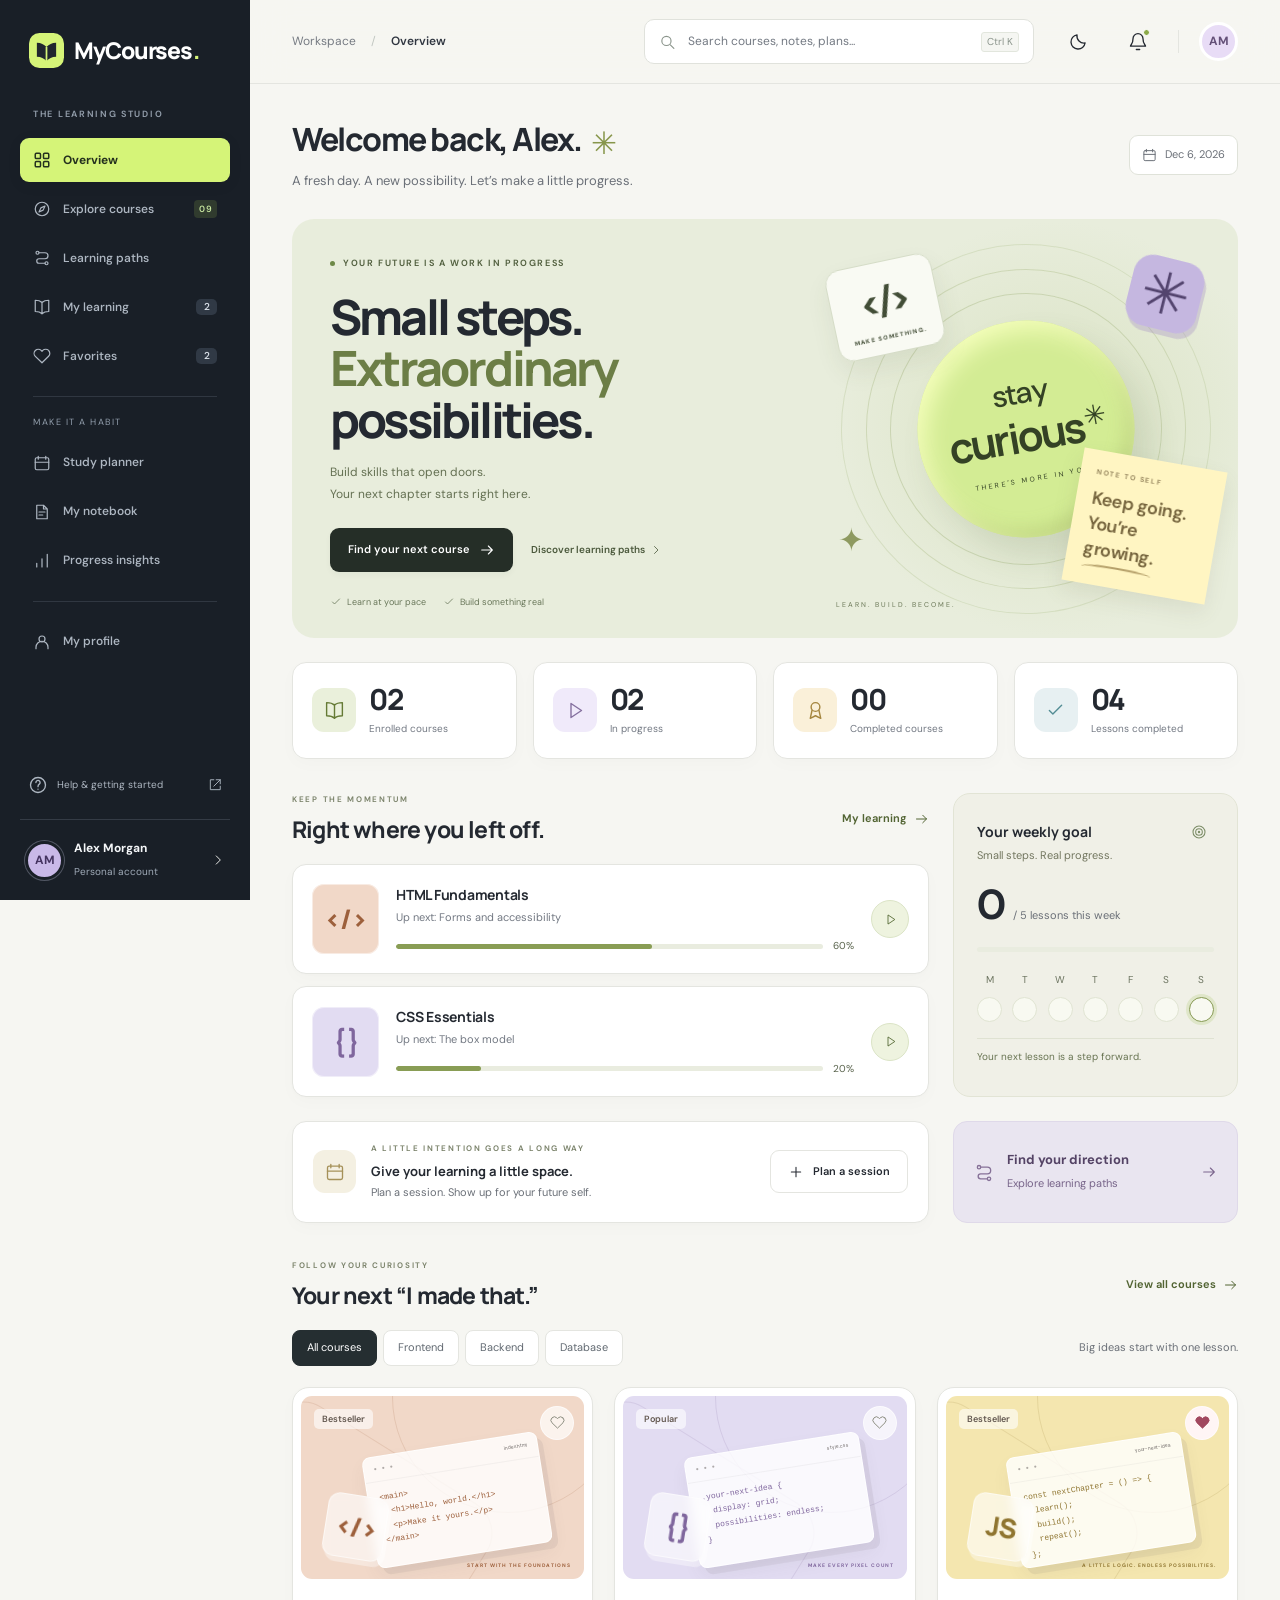
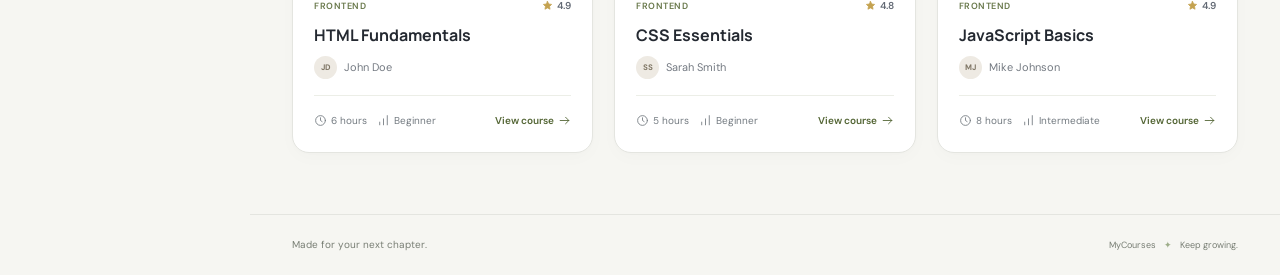
==== commit 5899235e: "feat: update appearance and navigation in learning studio - Changed theme color in index.html from #" ====
--- a/learning-studio/index.html
+++ b/learning-studio/index.html
@@ -3,12 +3,15 @@
 <head>
   <meta charset="UTF-8">
   <meta name="viewport" content="width=device-width, initial-scale=1">
-  <meta name="theme-color" content="#164e41">
+  <meta name="theme-color" content="#171c23">
   <meta name="description" content="Your personal learning space. Discover courses, build new skills, and make progress every day.">
   <title>Overview · MyCourses</title>
+  <script src="appearance.js"></script>
   <link rel="icon" href="assets/brand.svg" type="image/svg+xml">
   <link rel="stylesheet" href="styles.css">
   <link rel="stylesheet" href="workspace.css">
+  <link rel="stylesheet" href="atelier.css">
+  <link rel="stylesheet" href="appearance.css">
   <script src="courses.js" defer></script>
   <script src="workspace.js" defer></script>
   <script src="app.js" defer></script>
@@ -18,10 +21,10 @@
   <button class="sidebar-overlay" aria-label="Close navigation" tabindex="-1" hidden></button>
   <aside class="sidebar" id="sidebar" aria-label="Main navigation">
     <a class="brand" href="#overview"><img src="assets/brand.svg" alt="" width="35" height="35">MyCourses<span class="brand-dot">.</span></a>
-    <div class="workspace-label">YOUR LEARNING SPACE</div>
+    <div class="workspace-label">THE LEARNING STUDIO</div>
     <nav class="main-nav">
       <a href="#overview" data-route="overview"><span data-icon="grid"></span>Overview</a>
-      <a href="#explore" data-route="explore"><span data-icon="compass"></span>Explore courses<span class="nav-new">NEW</span></a>
+      <a href="#explore" data-route="explore"><span data-icon="compass"></span>Explore courses<span class="nav-new">09</span></a>
       <a href="#paths" data-route="paths"><span data-icon="route"></span>Learning paths</a>
       <a href="#learning" data-route="learning"><span data-icon="book"></span>My learning<span id="learning-count" class="nav-count">2</span></a>
       <a href="#favorites" data-route="favorites"><span data-icon="heart"></span>Favorites<span id="favorites-count" class="nav-count">0</span></a>
@@ -34,7 +37,7 @@
       <a href="#profile" data-route="profile"><span data-icon="user"></span>My profile</a>
     </nav>
     <div class="sidebar-bottom">
-      <div class="growth-card"><span class="growth-icon" data-icon="sparkles"></span><h3>A little every day.<br>A long way together.</h3><p>Build a learning habit that lasts.</p><button class="button button-light" data-action="goal">Set your weekly goal <span data-icon="arrow"></span></button></div>
+      <div class="growth-card"><span class="growth-icon" data-icon="sparkles"></span><h3>Big things.<br>Small beginnings.</h3><p>A little progress, every single day.</p><button class="button button-light" data-action="goal">Set your weekly goal <span data-icon="arrow"></span></button></div>
       <button class="help-link" data-action="help"><span data-icon="help"></span>Help & getting started<span data-icon="external"></span></button>
       <a href="#profile" class="sidebar-profile"><span class="avatar profile-initials">AM</span><span><strong class="profile-name">Alex Morgan</strong><small>Personal account</small></span><span data-icon="chevron"></span></a>
     </div>
@@ -44,7 +47,7 @@
       <button class="icon-button menu-toggle" aria-label="Open navigation" aria-expanded="false" aria-controls="sidebar"><span data-icon="menu"></span></button>
       <div class="breadcrumb">Workspace<span>/</span><strong id="page-label">Overview</strong></div>
       <form class="global-search" role="search" id="search-form"><span data-icon="search"></span><label class="sr-only" for="global-search">Search courses, learning paths, notes, and study sessions</label><input id="global-search" type="search" placeholder="Search courses, notes, plans..." autocomplete="off"><kbd>Ctrl K</kbd></form>
-      <div class="topbar-actions"><button class="icon-button notification-button" data-action="notifications" aria-label="View learning updates"><span data-icon="bell"></span><span class="notification-dot"></span></button><span class="topbar-divider"></span><a href="#profile" class="avatar profile-initials" aria-label="Your profile">AM</a></div>
+      <div class="topbar-actions"><button class="icon-button appearance-toggle" data-action="theme-toggle" aria-label="Switch to dark mode" title="Switch to dark mode"><span data-icon="moon"></span></button><button class="icon-button notification-button" data-action="notifications" aria-label="View learning updates"><span data-icon="bell"></span><span class="notification-dot"></span></button><span class="topbar-divider"></span><a href="#profile" class="avatar profile-initials" aria-label="Your profile">AM</a></div>
     </header>
     <main id="main" tabindex="-1"></main>
     <footer class="app-footer"><span>Made for your next chapter.</span><span>MyCourses <span aria-hidden="true">✦</span> Keep growing.</span></footer>
--- a/learning-studio/atelier.css
+++ b/learning-studio/atelier.css
@@ -0,0 +1,428 @@
+/* Atelier: the shared visual layer for the complete learning workspace. */
+:root {
+  --ink:#242931; --muted:#6b7078; --green:#465b26; --deep:#222a30;
+  --lime:#d5f478; --line:#e4e5e0; --paper:#f6f6f2; --radius:22px; --sidebar:250px;
+  --shadow:0 5px 18px #24293105, 0 1px 3px #24293103;
+}
+body { font-size:14px; -webkit-font-smoothing:antialiased; }
+h1,h2,h3,h4 { color:var(--ink); }
+h1 { font-size:clamp(27px,2.5vw,37px); font-weight:750; letter-spacing:-1.5px; }
+h2 { font-size:23px; font-weight:750; letter-spacing:-.8px; }
+button,a { transition:background .18s,color .18s,border-color .18s,box-shadow .18s,transform .18s; }
+:focus-visible { outline:3px solid #69853b; outline-offset:4px; }
+.sidebar { padding:32px 20px 0; background:#191f27; border:0; color:#f8f9f5; scrollbar-width:thin; scrollbar-color:#434b56 #191f27; }
+.brand { color:#fff; font-size:23px; padding:0 9px; gap:10px; letter-spacing:-1.1px; }
+.brand-dot { color:var(--lime); }
+.workspace-label { margin:38px 13px 17px; color:#919ca9; font-size:9px; letter-spacing:1.7px; }
+.main-nav { gap:5px; }
+.main-nav>a { min-height:44px; padding:11px 13px; font-size:12px; color:#aeb7c2; border-radius:9px; gap:12px; }
+.main-nav>a .icon { width:18px; height:18px; }
+.main-nav>a:hover { background:#29313b; color:#fff; }
+.main-nav>a.active { background:var(--lime); color:#25311e; box-shadow:0 3px 14px #00000013; }
+.main-nav>a.active .icon { stroke-width:2; }
+.nav-count { background:#303945; color:#dce3eb; font-size:10px; border-radius:5px; min-width:21px; }
+.active .nav-count { background:#bed966; color:#25311e; }
+.nav-new { color:#cfefa5; background:#303b2e; font-size:9px; }
+.active .nav-new { background:#bed966; color:#25311e; }
+.main-nav .nav-divider { background:#303741; margin:13px; }
+.nav-section-label { color:#929eac; font-size:9px; padding:0 13px 6px; letter-spacing:1.5px; }
+.sidebar-bottom { padding-top:30px; }
+.growth-card { padding:20px; background:radial-gradient(ellipse at 100% 0,#414d31,transparent 80%),#292f29; border:1px solid #424b37; border-radius:14px; overflow:hidden; }
+.growth-icon { color:var(--lime); margin-bottom:13px; }
+.growth-icon .icon { width:25px; height:25px; }
+.growth-card h3 { color:#f7f9ed; font-size:19px; line-height:1.35; letter-spacing:-.5px; }
+.growth-card p { color:#b6c0a5; font-size:10px; margin:12px 0 17px; }
+.growth-card .button { color:#25311e; background:var(--lime); border-color:var(--lime); font-size:10px; min-height:37px; }
+.growth-card .button:hover { background:#e4ffa0; }
+.help-link { color:#aeb7c2; font-size:10px; padding:24px 8px; }
+.help-link:hover { color:#fff; }
+.sidebar-profile { border-color:#343b45; padding:19px 5px; }
+.sidebar-profile strong { color:#f4f6f8; font-size:12px; }
+.sidebar-profile small { color:#a0abb8; }
+.sidebar-profile .avatar { background:#c9b9e8; color:#453461; border:3px solid #191f27; box-shadow:0 0 0 1px #515663; }
+.avatar { background:#e8dcf6; color:#645078; box-shadow:none; border:3px solid white; width:39px; height:39px; }
+.topbar { height:84px; padding:0 42px; gap:24px; background:#f6f6f2ed; backdrop-filter:blur(18px); }
+.breadcrumb { color:#767b82; font-size:12px; gap:15px; }
+.breadcrumb strong { color:#303640; font-weight:600; }
+.global-search { border:1px solid #e0e2dc; border-radius:10px; background:#fff; padding:11px 14px; max-width:390px; }
+.global-search input { font-size:12px; }
+.global-search input::placeholder { color:#747a83; }
+.global-search:focus-within { outline:2px solid #8aab4e; }
+kbd { font-size:10px; padding:1px 5px; background:#f5f6f2; }
+.topbar-actions { gap:20px; }
+.notification-dot { width:7px; height:7px; background:#8caa49; }
+.icon-button { width:40px; height:40px; border-radius:10px; }
+.icon-button:hover { background:#e9eccf; }
+main { padding:35px 42px 24px; max-width:1600px; }
+.page-heading { margin-bottom:28px; gap:20px; }
+.page-heading p { font-size:13px; margin-top:8px; color:var(--muted); }
+.greeting-spark { color:#87964b; display:inline-block; font-size:31px; margin-left:5px; vertical-align:middle; }
+.date-label { border:1px solid #dfe2d9; border-radius:9px; background:#fff; padding:9px 12px; font-size:11px; white-space:nowrap; }
+.hero { min-height:390px; border:0; background:#e8eddc; border-radius:22px; margin-bottom:24px; isolation:isolate; }
+.hero-copy { padding:37px 38px 29px; width:57%; }
+.hero .eyebrow { font-size:9px; letter-spacing:1.6px; color:#536140; gap:8px; }
+.hero .eyebrow:before { background:#6d8947; width:5px; height:5px; }
+.hero h2 { font-size:clamp(38px,3.8vw,59px); line-height:1.06; letter-spacing:-2.8px; font-weight:750; margin:20px 0 17px; }
+.hero h2 em { color:#6c7e46; font-style:normal; }
+.hero p { color:#647052; font-size:12px; line-height:1.8; margin-bottom:22px; }
+.hero-actions { display:flex; flex-wrap:wrap; align-items:center; gap:12px 18px; }
+.button { min-height:43px; padding:11px 17px; border-radius:9px; font-size:12px; font-weight:600; }
+.button-primary { background:#252d31; color:#fff; box-shadow:0 3px 6px #2429310a; }
+.button-primary:hover { background:#414c35; box-shadow:0 5px 14px #2429311a; }
+.button-light:hover { border-color:#a8b28f; background:#f8faef; }
+.button-soft { background:#edf2dc; color:#475b28; }
+.hero .button { background:#252e27; min-height:44px; font-size:11px; }
+.hero .button:hover { background:#3b4c30; }
+.hero-secondary { display:flex; align-items:center; gap:5px; font-size:10px; font-weight:600; color:#4b593c; }
+.hero-secondary:hover { text-decoration:underline; text-underline-offset:4px; }
+.hero-secondary .icon { width:12px; height:12px; }
+.hero-footnote { display:flex; flex-wrap:wrap; gap:17px; margin-top:23px; font-size:9px; color:#69775a; }
+.hero-footnote span { display:flex; gap:5px; align-items:center; }
+.hero-footnote .icon { width:12px; height:12px; }
+.hero-art { width:43%; min-width:0; overflow:visible; transform:none; position:relative; background:radial-gradient(ellipse at 55% 50%,#d9e2c2,transparent 70%); }
+.orbit { width:320px; height:320px; top:50%; left:48%; transform:translate(-50%,-50%) rotate(-25deg); border:1px solid #b9c79b88; }
+.orbit:before { inset:23px; border-color:#b9c79b99; }
+.orbit:after { inset:-26px; border-color:#b9c79b66; }
+.orbit-core { position:absolute; top:50%; left:48%; transform:translate(-50%,-50%) rotate(-10deg); width:217px; height:217px; border-radius:50%; background:#d3ec94; box-shadow:inset 6px 10px 25px #f6ffbd, inset -6px -8px 16px #a7be6990,12px 22px 32px #576c4424; display:flex; align-items:center; justify-content:center; flex-direction:column; color:#344225; }
+.orbit-core>span { font-size:31px; font-weight:500; line-height:1.2; letter-spacing:-1px; }
+.orbit-core strong { font-size:42px; line-height:1.2; letter-spacing:-2.5px; font-family:Manrope,'Segoe UI',sans-serif; }
+.orbit-core strong span { font-size:27px; vertical-align:top; margin-left:1px; }
+.orbit-core small { font-size:7px; letter-spacing:2.4px; margin-top:13px; }
+.hero-sticker { position:absolute; z-index:2; }
+.sticker-code { top:42px; left:0; background:#f9faf3; border:1px solid #d5dcc7; box-shadow:0 12px 24px #44523116; width:108px; height:93px; border-radius:15px; transform:rotate(-12deg); display:flex; align-items:center; justify-content:center; flex-direction:column; font-size:36px; font-weight:750; letter-spacing:-3px; color:#424d36; }
+.sticker-code span { font-size:6px; letter-spacing:1.1px; margin-top:3px; }
+.sticker-star { top:39px; right:37px; width:72px; height:72px; display:grid; place-items:center; background:#c5b7e0; color:#53446e; border-radius:20px; font-size:58px; line-height:1; transform:rotate(14deg); box-shadow:3px 5px 0 #ac9bc666; }
+.sticker-note { right:21px; bottom:45px; width:145px; padding:17px 16px 23px; background:#fff5c2; color:#74633c; font-size:18px; font-weight:600; line-height:1.4; letter-spacing:-.5px; transform:rotate(10deg); box-shadow:0 9px 20px #61603c1c; }
+.sticker-note>span:first-child { display:block; font-size:7px; font-weight:600; letter-spacing:1.6px; margin-bottom:9px; color:#8a7952; }
+.note-underline { position:absolute; width:70px; height:8px; border-top:2px solid #b5a06a; border-radius:50%; bottom:13px; left:17px; }
+.hero-coordinate { position:absolute; bottom:28px; left:5px; font-size:7px; letter-spacing:2px; color:#6b7857; }
+.hero-spark { top:auto; bottom:72px; left:7px; right:auto; color:#8e9a60; font-size:32px; }
+.stats-grid { gap:16px; margin-bottom:34px; }
+.stat-card { position:relative; padding:21px 19px; border-radius:14px; box-shadow:var(--shadow); gap:13px; align-items:center; }
+.stat-icon { width:44px; height:44px; border-radius:12px; background:#eaf0db; color:#657a35; }
+.stat-icon .icon { width:21px; height:21px; }
+.stat-card:nth-child(2) .stat-icon { color:#85709f; background:#f0eafa; }
+.stat-card:nth-child(3) .stat-icon { color:#a5863f; background:#faf0d9; }
+.stat-card:nth-child(4) .stat-icon { color:#548d95; background:#e7f0f2; }
+.stat-value { font-size:29px; line-height:1.1; letter-spacing:-1.4px; font-weight:750; }
+.stat-label { font-size:10px; color:#737983; margin-top:5px; }
+.section-heading { margin-bottom:19px; }
+.section-kicker { font-size:8px; color:#7b836b; letter-spacing:1.7px; margin-bottom:7px; font-weight:650; }
+.section-heading p { font-size:12px; }
+.text-button { font-size:11px; color:#526433; gap:7px; min-height:35px; }
+.text-button:hover { color:#263316; }
+.overview-middle { grid-template-columns:minmax(0,1fr) 285px; gap:24px; margin-bottom:24px; }
+.continue-list { gap:12px; }
+.continue-card { padding:19px; border-radius:14px; gap:17px; box-shadow:var(--shadow); transition:border-color .2s,box-shadow .2s; }
+.continue-card:hover { border-color:#bdc6a8; box-shadow:0 5px 16px #333a2510; }
+.mini-art { width:67px; height:70px; border-radius:12px; box-shadow:inset 0 0 0 1px #ffffff80; font-size:27px; letter-spacing:-1px; }
+.continue-content h3 { font-size:14px; letter-spacing:-.25px; }
+.continue-content p { font-size:11px; margin:4px 0 12px; color:#737983; }
+.progress { height:5px; background:#e9ecdf; }
+.progress>span { background:#899d55; }
+.progress-line>span { font-size:10px; color:#59634c; }
+.resume-button { width:38px; height:38px; background:#eef3df; border-color:#dbe4c6; color:#526631; }
+.resume-button:hover { background:var(--lime); border-color:#c3dd7b; transform:scale(1.06); }
+.weekly-card { display:block; background:#f0f0e7; padding:23px; border:1px solid #e2e4d5; border-radius:17px; position:relative; }
+.weekly-card h3 { font-size:14px; }
+.weekly-card .section-heading { margin-bottom:0; }
+.weekly-card>p { font-size:11px; color:#737760; }
+.weekly-card .icon-button { width:30px; height:30px; }
+.goal-value { margin:14px 0; gap:8px; }
+.goal-value strong { font-size:42px; font-weight:650; }
+.goal-value span { font-size:11px; }
+.week-days { margin:20px 0 16px; }
+.week-day { font-size:10px; color:#6c7460; gap:9px; }
+.day-dot { width:25px; height:25px; background:#f8f9f1; border-color:#e0e4d2; }
+.day-dot.today { border:1px solid #869952; box-shadow:0 0 0 3px #dfe6c9; }
+.day-dot.done { color:#37451d; background:#d0e593; }
+.goal-note { border-color:#dfe2d2; color:#687452; font-size:10px; }
+.workspace-overview { grid-template-columns:minmax(0,1fr) 285px; gap:24px; margin-bottom:36px; }
+.next-session { border-radius:14px; padding:20px; box-shadow:var(--shadow); }
+.workspace-shortcut { border-radius:14px; background:#e9e5f0; border-color:#dfd9e9; }
+.workspace-shortcut:hover { background:#e0d8ef; }
+.workspace-shortcut>span { color:#867198; }
+.workspace-shortcut strong { color:#544365; font-size:13px; }
+.workspace-shortcut small { color:#776489; font-size:11px; }
+.workspace-shortcut>.icon { color:#7c668d; }
+.category-tabs { gap:6px; }
+.category-tab { border-radius:8px; min-height:36px; font-size:11px; padding:7px 14px; color:#626a72; }
+.category-tab.active { background:#252e31; border-color:#252e31; }
+.toolbar-controls select { min-height:38px; font-size:11px; border-radius:8px; }
+.catalog-toolbar { margin-bottom:21px; }
+.results-label { font-size:11px; }
+.courses-grid { gap:21px; }
+.course-card { padding:8px; border-radius:17px; box-shadow:var(--shadow); overflow:hidden; }
+.course-card:hover { border-color:#b8c2aa; box-shadow:0 14px 30px #202c2510; transform:translateY(-4px); }
+.course-art { height:183px; border-radius:11px; }
+.peach { background:#f1d8c8; color:#9d603c; }
+.lavender { background:#e2dcf2; color:#7f669d; }
+.yellow { background:#f4e6af; color:#8f7530; }
+.blue { background:#d8e8f1; color:#537f99; }
+.pink { background:#f1dce6; color:#a26686; }
+.mint { background:#d9eadc; color:#568365; }
+.course-art:before { width:250px; height:250px; top:40px; opacity:.15; border-radius:35px; }
+.course-art:after { width:230px; height:230px; top:-115px; right:-40px; opacity:.16; }
+.cover-editor { position:absolute; left:50%; top:48px; width:177px; height:112px; transform:translateX(-42%) rotate(-9deg); border-radius:8px; background:#ffffffcf; border:1px solid #ffffffb3; box-shadow:5px 7px 0 #54505415,0 9px 18px #54505410; overflow:hidden; }
+.cover-editor-bar { display:flex; align-items:center; justify-content:space-between; gap:10px; border-bottom:1px solid #77777713; padding:8px 10px; font-size:5px; color:#706b69; }
+.cover-editor-bar span:first-child { letter-spacing:2px; font-size:5px; opacity:.55; }
+.cover-editor pre { padding:9px 11px; margin:0; font-size:8px; line-height:1.8; color:inherit; }
+.course-symbol { position:absolute; bottom:20px; left:24px; width:61px; height:64px; border-radius:12px; transform:rotate(9deg); box-shadow:3px 5px 0 #ffffff60; display:grid; place-items:center; background:#fff9; font-size:27px; letter-spacing:-1.5px; text-shadow:none; border:1px solid #fff8; backdrop-filter:blur(6px); }
+.course-art .art-tag { position:absolute; bottom:9px; right:13px; font-size:5px; letter-spacing:1px; margin:0; }
+.course-label { font-size:9px; left:13px; top:13px; padding:3px 8px; border-radius:5px; background:#fff9; color:#62574f; }
+.favorite-button { width:34px; height:34px; top:10px; right:10px; background:#ffffffad; border-color:#fff9; z-index:3; }
+.favorite-button .icon { width:15px; height:15px; }
+.favorite-button:hover { background:white; transform:scale(1.08); }
+.favorite-button[aria-pressed="true"] { color:#a1485f; background:#fff5f5; }
+.favorite-button[aria-pressed="true"] svg { fill:#a1485f; }
+.course-body { padding:19px 13px 11px; }
+.course-category { font-size:9px; color:#68784a; letter-spacing:.5px; }
+.course-rating { font-size:10px; color:#616873; letter-spacing:0; }
+.course-body h3 { font-size:16px; margin:9px 0; letter-spacing:-.4px; line-height:1.5; }
+.instructor { font-size:11px; color:#747a82; gap:7px; }
+.instructor-avatar { width:23px; height:23px; font-size:8px; background:#eeeae3; color:#7e7564; }
+.course-meta { font-size:10px; margin-top:16px; padding-top:13px; border-color:#eceee7; color:#737a80; gap:10px; flex-wrap:wrap; }
+.course-meta .icon { width:13px; height:13px; }
+.course-meta .course-link { font-size:10px; color:#526433; min-height:24px; }
+.recommendations { margin-bottom:25px; }
+.app-footer { padding:22px 42px; font-size:10px; color:#787e74; border-top:1px solid var(--line); margin-top:12px; }
+.app-footer>span:last-child { font-size:9px; }
+/* Shared workspace surfaces and form controls. */
+.panel,.path-card,.planner-main,.note-card,.workspace-metric { border-radius:17px; box-shadow:var(--shadow); }
+.page-banner,.workspace-hero { border-radius:20px; background:#e8eddc; border-color:#dfe5d2; }
+.workspace-hero h2 { font-size:43px; }
+.workspace-hero h2 em { color:#718449; }
+.workspace-hero p,.page-banner p { font-size:13px; }
+.path-card { transition:transform .2s,box-shadow .2s; }
+.path-card:hover { transform:translateY(-3px); box-shadow:0 10px 28px #202c2510; }
+.path-card-body { padding:25px; }
+.path-card h2 { font-size:23px; }
+.path-card p { font-size:13px; }
+.path-category,.path-meta,.skill-tags>span { font-size:11px; }
+.workspace-metric>strong { font-size:36px; }
+.metric-caption { font-size:12px; }
+.workspace-metric>small { font-size:11px; }
+.notebook-banner { border-radius:19px; background:#eae4f0; border-color:#dfd8e8; }
+.notebook-banner h2 { color:#554364; }
+.note-card { background:#fffefa; }
+.note-content-button p { color:#717766; }
+.calendar-day { border-radius:12px; }
+.calendar-day.active { background:#252e31; border-color:#252e31; }
+.calendar-day.active>span,.calendar-day.active>strong { color:#fff; }
+.field { font-size:12px; }
+.field input,.field select,.field textarea { padding:12px 14px; font-size:13px; border-radius:9px; }
+.field input:focus,.field select:focus,.field textarea:focus { border-color:#8fa362; }
+.form-heading p,.form-footer p { font-size:12px; }
+.learning-tab { font-size:13px; }
+.empty-state { padding:55px 25px; background:#fffefa; border-radius:17px; border-color:#d1d7c5; }
+.empty-state p { font-size:13px; }
+dialog { border-radius:22px; border:1px solid #e1e4d7; box-shadow:0 24px 90px #13192330; }
+dialog::backdrop { background:#151b2599; backdrop-filter:blur(5px); }
+.dialog-header { padding-top:28px; }
+.dialog-header h2 { letter-spacing:-.7px; }
+.dialog-body>p,.lesson-content p { font-size:13px; }
+.toast { background:#252e31; color:#fff; border-radius:12px; box-shadow:0 10px 35px #18201825; }
+@keyframes studio-entrance { from { opacity:0; transform:translateY(8px); } to { opacity:1; transform:translateY(0); } }
+main>.page-heading,main>.hero,main>.workspace-hero { animation:studio-entrance .35s ease-out both; }
+main>.hero,main>.workspace-hero { animation-delay:.04s; }
+@media(min-width:1600px) {
+  .hero-copy { padding:42px 46px 34px; }
+  .hero h2 { font-size:63px; }
+  .hero-art { transform:scale(1.07); transform-origin:center; }
+  .course-art { height:210px; }
+  .cover-editor { top:60px; width:200px; height:125px; }
+  .cover-editor pre { font-size:9px; }
+}
+@media(max-width:1200px) and (min-width:701px) {
+  :root { --sidebar:215px; }
+  .sidebar { padding:28px 14px 0; }
+  .brand { font-size:20px; padding:0 5px; }
+  .brand img { width:32px; height:32px; }
+  .main-nav>a { padding:10px; font-size:11px; gap:9px; }
+  main { padding:30px 27px 24px; }
+  .topbar { padding:0 27px; gap:20px; }
+  .hero-copy { padding:32px 29px; width:58%; }
+  .hero h2 { font-size:44px; letter-spacing:-2px; }
+  .hero-art { width:42%; }
+  .orbit { width:230px; height:230px; }
+  .orbit-core { width:177px; height:177px; }
+  .orbit-core strong { font-size:34px; }
+  .orbit-core>span { font-size:27px; }
+  .orbit-core small { font-size:6px; }
+  .sticker-code { width:85px; height:78px; font-size:30px; top:46px; left:-8px; }
+  .sticker-star { width:53px; height:53px; font-size:44px; right:18px; top:48px; border-radius:15px; }
+  .sticker-note { width:120px; font-size:16px; right:15px; bottom:44px; padding:15px 12px 22px; }
+  .hero-coordinate { left:-4px; font-size:6px; }
+  .stat-card { padding:17px 13px; gap:11px; }
+  .stat-icon { width:35px; height:35px; }
+  .stat-value { font-size:25px; }
+  .stat-label { font-size:9px; }
+  .overview-middle,.workspace-overview { grid-template-columns:minmax(0,1fr) 245px; gap:18px; }
+  .weekly-card { padding:19px; }
+  .continue-card { padding:16px; gap:12px; }
+  .mini-art { width:52px; height:61px; font-size:23px; }
+  .continue-content h3 { font-size:13px; }
+  .continue-content p { font-size:10px; }
+  .resume-button { width:33px; height:33px; }
+  .section-heading h2 { font-size:20px; }
+  .courses-grid { gap:16px; }
+  .course-body { padding:16px 8px 9px; }
+  .course-body h3 { font-size:14px; }
+  .course-meta { font-size:9px; gap:8px; }
+  .course-meta .course-link { font-size:9px; }
+  .course-symbol { left:15px; }
+  .cover-editor { width:155px; }
+  .cover-editor pre { font-size:7px; }
+  .workspace-hero h2 { font-size:35px; }
+  .app-footer { padding-inline:27px; }
+}
+@media(max-width:1000px) and (min-width:701px) {
+  .hero h2 { font-size:38px; }
+  .hero-copy { padding:29px 25px; }
+  .hero .eyebrow { font-size:7px; }
+  .hero-art { align-self:stretch; }
+  .orbit-core { width:150px; height:150px; }
+  .orbit-core strong { font-size:28px; }
+  .orbit-core strong span { font-size:20px; }
+  .orbit-core small { letter-spacing:1px; }
+  .sticker-note { right:6px; bottom:50px; width:107px; font-size:14px; }
+  .sticker-code { width:74px; height:68px; }
+  .sticker-code span { font-size:5px; }
+  .hero-spark { left:0; }
+  .hero-coordinate { font-size:5px; letter-spacing:1px; }
+  .stats-grid { gap:10px; }
+  .stat-card { flex-direction:column; align-items:flex-start; }
+  .overview-middle,.workspace-overview { grid-template-columns:1fr; }
+  .weekly-card { display:block; }
+  .weekly-card .week-days { max-width:350px; }
+  .weekly-card>.progress { max-width:350px; }
+  .workspace-shortcut { padding:17px 20px; }
+  .courses-grid { grid-template-columns:repeat(2,minmax(0,1fr)); }
+  .recommendations .course-card:last-child { display:block; }
+  .catalog-toolbar { align-items:flex-start; flex-direction:column; }
+  .date-label { display:none; }
+}
+@media(max-width:700px) {
+  :root { --sidebar:0px; }
+  .sidebar { width:275px; padding:27px 20px 0; }
+  .sidebar .brand { font-size:23px; }
+  .sidebar .workspace-label { margin-top:28px; }
+  .sidebar-overlay { background:#11192499; backdrop-filter:blur(3px); }
+  .main-nav>a { min-height:43px; font-size:12px; padding:10px 13px; }
+  .main-nav .nav-divider { margin:9px 13px; }
+  .topbar { height:72px; padding:0 17px; gap:10px; }
+  .global-search { padding:10px; border-radius:10px; }
+  .global-search input { font-size:11px; }
+  .topbar-actions { gap:5px; }
+  .topbar-actions>.avatar { width:33px; height:33px; font-size:10px; }
+  main { padding:26px 20px 20px; }
+  h1 { font-size:29px; letter-spacing:-1.2px; }
+  .greeting-spark { font-size:25px; }
+  .page-heading { margin-bottom:24px; }
+  .page-heading p { font-size:12px; max-width:300px; line-height:1.7; }
+  .hero { min-height:0; display:block; border-radius:19px; }
+  .hero-copy { width:100%; padding:29px 26px 24px; }
+  .hero .eyebrow { font-size:8px; letter-spacing:1.1px; }
+  .hero h2 { font-size:clamp(40px,8vw,54px); letter-spacing:-2px; margin:19px 0 16px; }
+  .hero p { font-size:12px; max-width:none; }
+  .hero-actions { gap:15px; }
+  .hero-secondary { font-size:11px; }
+  .hero-footnote { margin-top:19px; font-size:9px; gap:13px; }
+  .hero-art { width:100%; height:240px; overflow:hidden; border-top:1px solid #cdd6b955; }
+  .orbit { top:53%; left:50%; width:240px; height:240px; }
+  .orbit-core { top:53%; left:50%; width:172px; height:172px; }
+  .orbit-core>span { font-size:25px; }
+  .orbit-core strong { font-size:34px; }
+  .orbit-core strong span { font-size:24px; }
+  .orbit-core small { font-size:6px; letter-spacing:1.5px; }
+  .sticker-code { left:20px; top:21px; width:82px; height:76px; font-size:30px; border-radius:12px; }
+  .sticker-code span { font-size:5px; }
+  .sticker-star { right:29px; top:17px; width:53px; height:53px; font-size:44px; border-radius:15px; }
+  .sticker-note { right:17px; bottom:27px; width:118px; font-size:15px; padding:12px 12px 22px; }
+  .sticker-note>span:first-child { font-size:6px; margin-bottom:7px; }
+  .hero-coordinate { left:21px; bottom:17px; font-size:5px; letter-spacing:1.2px; }
+  .hero-spark { left:29px; bottom:55px; font-size:26px; }
+  .stats-grid { grid-template-columns:repeat(2,minmax(0,1fr)); gap:11px; margin-bottom:30px; }
+  .stat-card { flex-direction:row; align-items:center; padding:17px 14px; gap:12px; border-radius:13px; }
+  .stat-icon { width:34px; height:36px; border-radius:10px; }
+  .stat-icon .icon { width:18px; height:18px; }
+  .stat-value { font-size:26px; }
+  .stat-label { font-size:9px; line-height:1.5; }
+  .overview-middle,.workspace-overview { grid-template-columns:1fr; gap:18px; }
+  .section-heading { gap:10px; margin-bottom:16px; }
+  .section-heading h2 { font-size:21px; letter-spacing:-.7px; }
+  .section-kicker { font-size:7px; letter-spacing:1.4px; }
+  .section-heading>.text-button { font-size:10px; flex-shrink:0; }
+  .continue-card { padding:16px; gap:12px; }
+  .mini-art { width:50px; height:61px; font-size:23px; }
+  .continue-content h3 { font-size:13px; }
+  .continue-content p { font-size:10px; line-height:1.6; }
+  .resume-button { width:34px; height:34px; }
+  .weekly-card { display:block; padding:22px; }
+  .weekly-card .week-days { max-width:none; }
+  .goal-value strong { font-size:38px; }
+  .goal-note { font-size:11px; }
+  .next-session { padding:18px; }
+  .workspace-shortcut { padding:18px; }
+  .workspace-overview { margin-bottom:30px; }
+  .catalog-toolbar { gap:14px; }
+  .category-tabs { gap:6px; }
+  .category-tab { font-size:10px; padding:7px 12px; min-height:38px; }
+  .courses-grid { grid-template-columns:1fr; gap:19px; }
+  .recommendations .course-card:last-child { display:block; }
+  .course-art { height:210px; }
+  .cover-editor { top:52px; width:200px; height:130px; }
+  .cover-editor-bar { padding:10px 12px; font-size:6px; }
+  .cover-editor pre { padding:12px 14px; font-size:9px; }
+  .course-symbol { width:69px; height:72px; left:32px; bottom:29px; font-size:31px; }
+  .course-art .art-tag { font-size:6px; right:15px; bottom:12px; }
+  .course-label { font-size:10px; top:14px; left:14px; }
+  .favorite-button { width:40px; height:40px; right:12px; top:12px; }
+  .favorite-button .icon { width:18px; height:18px; }
+  .course-body { padding:19px 15px 12px; }
+  .course-category { font-size:10px; }
+  .course-rating { font-size:11px; }
+  .course-body h3 { font-size:19px; }
+  .instructor { font-size:12px; }
+  .course-meta { font-size:11px; gap:12px; align-items:center; }
+  .course-meta .course-link { font-size:11px; width:auto; margin-left:auto; padding:0; min-height:34px; }
+  .button { min-height:44px; }
+  .workspace-hero { padding:26px; }
+  .workspace-hero h2 { font-size:31px; }
+  .workspace-hero p { font-size:12px; }
+  .path-card h2 { font-size:23px; }
+  .page-banner { flex-wrap:wrap; }
+  .page-banner h2 { font-size:23px; }
+  .workspace-metric>strong { font-size:29px; }
+  .metric-caption { font-size:11px; }
+  .workspace-metric>small { font-size:10px; }
+  .app-footer { padding:21px 20px; font-size:9px; flex-wrap:wrap; gap:7px; }
+  .app-footer>span:last-child { font-size:8px; }
+}
+@media(max-width:360px) {
+  main { padding-inline:15px; }
+  .topbar { padding-inline:12px; }
+  h1 { font-size:25px; }
+  .hero-copy { padding:26px 21px; }
+  .hero h2 { font-size:37px; }
+  .hero .eyebrow { font-size:7px; }
+  .hero-art { height:225px; }
+  .sticker-code { left:14px; width:72px; height:68px; }
+  .sticker-note { right:12px; width:103px; font-size:13px; }
+  .sticker-star { right:21px; }
+  .stat-card { padding:15px 11px; gap:9px; }
+  .stat-icon { width:29px; }
+  .stat-label { font-size:8px; }
+  .section-heading h2 { font-size:18px; }
+  .continue-card { padding:13px; gap:10px; }
+  .mini-art { width:42px; height:54px; font-size:21px; }
+  .resume-button { width:30px; height:30px; }
+  .continue-content h3 { font-size:12px; }
+  .continue-content p { font-size:9px; }
+  .category-tab { padding-inline:10px; font-size:9px; }
+  .course-meta { gap:9px; font-size:10px; }
+  .course-meta .course-link { font-size:10px; }
+}
+@media(prefers-reduced-motion:reduce) {
+  *,*::before,*::after { animation:none !important; transition:none !important; scroll-behavior:auto !important; }
+}
--- a/learning-studio/appearance.css
+++ b/learning-studio/appearance.css
@@ -0,0 +1,146 @@
+/* Appearance controls share the active theme; preview swatches retain their own colors. */
+.appearance-toggle { flex-shrink:0; }
+.appearance-settings { display:flex; align-items:center; justify-content:space-between; gap:20px; margin-bottom:24px; }
+.appearance-settings-copy { display:flex; align-items:center; gap:16px; }
+.appearance-settings-icon { display:grid; place-items:center; width:46px; height:46px; flex-shrink:0; border-radius:13px; background:#edf2df; color:#657c3b; }
+.appearance-settings h2 { font-size:18px; }
+.appearance-settings p { color:var(--muted); font-size:12px; margin-top:5px; }
+.appearance-settings [data-appearance-summary] { display:block; margin-top:3px; }
+.appearance-options { border:0; padding:0; margin:24px 0 0; display:grid; grid-template-columns:repeat(3,minmax(0,1fr)); gap:12px; }
+.appearance-options legend { font-size:13px; font-weight:650; margin-bottom:12px; }
+.appearance-option { position:relative; padding:12px; border:1px solid var(--line); border-radius:13px; cursor:pointer; min-width:0; }
+.appearance-option:hover { border-color:#9ca97b; }
+.appearance-option:has(input:checked) { border-color:#7c914d; box-shadow:0 0 0 1px #7c914d; background:#f5f8ed; }
+.appearance-option:has(input:focus-visible) { outline:3px solid #7c914d; outline-offset:4px; }
+.appearance-option input { position:absolute; right:12px; bottom:41px; width:15px; height:15px; margin:0; accent-color:#637e36; }
+.appearance-option-title { display:flex; align-items:center; gap:7px; margin:13px 22px 4px 0; font-size:13px; font-weight:650; }
+.appearance-option-title .icon { width:16px; height:16px; }
+.appearance-option small { display:block; font-size:10px; color:var(--muted); line-height:1.6; }
+.appearance-preview { display:flex; gap:8px; height:90px; background:#f6f6f2; border:1px solid #dfe2d9; border-radius:7px; padding:9px; overflow:hidden; }
+.appearance-preview>i { width:22%; background:#262d34; border-radius:3px; }
+.appearance-preview>span { display:flex; gap:5px; flex-wrap:wrap; flex:1; align-content:flex-start; }
+.appearance-preview b { display:block; width:100%; height:33px; border-radius:3px; background:#dce8bf; }
+.appearance-preview em { flex:1; height:23px; border:1px solid #e0e2d9; background:#fff; border-radius:3px; }
+.preview-dark { background:#171c23; border-color:#39434d; }
+.preview-dark>i { background:#0e1319; }
+.preview-dark b { background:#3b4834; }
+.preview-dark em { background:#29313b; border-color:#39434d; }
+.preview-system { background:linear-gradient(90deg,#f6f6f2 50%,#171c23 50%); border-color:#89918c; }
+.preview-system b { background:linear-gradient(90deg,#dce8bf 35%,#3b4834 35%); }
+.preview-system em:last-child { background:#29313b; border-color:#39434d; }
+/* Dark surfaces, readable supporting text, and restrained color accents. */
+:root[data-theme="dark"] {
+  --ink:#e9edf1; --muted:#a4afba; --green:#c0db8d; --deep:#303d29;
+  --paper:#14191f; --white:#20272f; --line:#343d47;
+  --shadow:0 5px 18px #00000012,0 1px 3px #00000016;
+  --surface:#20272f; --surface-soft:#28313a; --accent-surface:#2f3b2d;
+}
+[data-theme="dark"] :focus-visible { outline-color:#c6e699; }
+[data-theme="dark"] ::selection { color:#222d1b; background:#c8e69a; }
+[data-theme="dark"] .sidebar { background:#10151c; border-right:1px solid #28313a; }
+[data-theme="dark"] .sidebar-profile .avatar { border-color:#10151c; }
+[data-theme="dark"] .topbar { background:#14191fed; }
+[data-theme="dark"] :is(.panel,.course-card,.continue-card,.stat-card,.next-session,.path-card,.workspace-metric,.note-card,.workspace-result,dialog) { background:var(--surface); border-color:var(--line); }
+[data-theme="dark"] :is(input,select,textarea,.global-search,.notes-search,.date-label,.category-tab,.button-light) { background:var(--surface); border-color:var(--line); color:var(--ink); }
+[data-theme="dark"] .range-selector button.active { background:var(--surface); color:var(--ink); }
+[data-theme="dark"] :is(.global-search input,.notes-search input) { background:transparent; }
+[data-theme="dark"] :is(input,textarea)::placeholder { color:#929eaa; }
+[data-theme="dark"] :is(.breadcrumb,.global-search,.date-label,.stat-label,.section-kicker,.continue-content p,.course-rating,.instructor,.course-meta,.app-footer,.week-day,.goal-note,.weekly-card>p,.results-label,.hero-footnote,.hero-coordinate,.workspace-metric>small,.path-meta,.path-progress-label,.session-info p,.session-date span,.notes-result-heading,.note-card-footer>span,.note-content-button p,.chart-legend,.chart-footnote,.chart-data,.bar-label,.skill-donut span,.skill-legend>div,.milestone p,.milestone-state,.workspace-result small,.workspace-result>span:nth-child(2)>span,.lesson-content p,.calendar-export small,.lesson-workspace span,.subtle-count,.roadmap-kicker,.checkbox-field) { color:var(--muted); }
+[data-theme="dark"] :is(.breadcrumb strong,.calendar-day>strong,.session-done h3,.milestone h3,.range-selector button.active) { color:var(--ink); }
+[data-theme="dark"] :is(.breadcrumb>span,.topbar-divider) { color:#77838f; }
+[data-theme="dark"] kbd { color:#aeb8c3; background:#28313a; border-color:#414c57; }
+[data-theme="dark"] .avatar { border-color:#28313a; background:#4f405d; color:#edddff; }
+[data-theme="dark"] .notification-dot { border-color:#14191f; background:#cee996; }
+[data-theme="dark"] :is(.icon-button:hover,.button-light:hover,.workspace-result:hover,.curriculum button:hover) { background:#344134; color:#e1efcb; border-color:#677b50; }
+[data-theme="dark"] .button-primary { color:#222d19; background:#d5f478; }
+[data-theme="dark"] .button-primary:hover { background:#e3ffa1; }
+[data-theme="dark"] :is(.button-soft,.status-pill,.status-pill.success,.resume-button,.appearance-settings-icon,.metric-symbol,.stat-icon,.roadmap-marker,.roadmap-marker.done,.session-check.checked) { color:#c2d99d; background:#35432f; border-color:#4b603e; }
+[data-theme="dark"] :is(.text-button,.course-meta .course-link,.course-category,.path-category,.path-progress-label strong,.session-course,.roadmap-percent,.lesson-number,.curriculum .icon,.update-item>.icon) { color:#c0db8d; }
+[data-theme="dark"] .text-button:hover { color:#e0f8b4; }
+[data-theme="dark"] .category-tab.active { background:#d5f478; border-color:#d5f478; color:#26331c; }
+[data-theme="dark"] .hero { background:#273226; }
+[data-theme="dark"] .hero h2 { color:#eff4e7; }
+[data-theme="dark"] .hero h2 em { color:#c6de97; }
+[data-theme="dark"] :is(.hero .eyebrow,.hero p,.hero-secondary,.workspace-hero .eyebrow,.workspace-hero p,.hero-proof) { color:#b8c6a7; }
+[data-theme="dark"] .hero .eyebrow:before { background:#bfd68e; }
+[data-theme="dark"] .hero-art { background:radial-gradient(ellipse at 55% 50%,#465535,transparent 70%); border-color:#48573b; }
+[data-theme="dark"] .orbit,[data-theme="dark"] .orbit:before,[data-theme="dark"] .orbit:after { border-color:#819c5145; }
+[data-theme="dark"] :is(.weekly-card,.page-banner,.workspace-hero,.planner-advice,.outcome,.practice-box,.workspace-tip) { background:#2a3428; border-color:#424e37; }
+[data-theme="dark"] .workspace-hero h2 em { color:#c0d795; }
+[data-theme="dark"] :is(.planner-advice p,.planner-advice .eyebrow,.workspace-tip,.goal-value span) { color:#b3bea5; }
+[data-theme="dark"] .advice-divider { background:#47513c; }
+[data-theme="dark"] .goal-note { border-color:#455039; }
+[data-theme="dark"] .progress { background:#3b4535; }
+[data-theme="dark"] .progress>span { background:#bad984; }
+[data-theme="dark"] .progress-line>span { color:#b5c69b; }
+[data-theme="dark"] .day-dot { background:#35412d; border-color:#4b593c; }
+[data-theme="dark"] .day-dot.today { border-color:#c2db91; box-shadow:0 0 0 3px #465338; }
+[data-theme="dark"] .day-dot.done { background:#c1da91; color:#26321c; }
+[data-theme="dark"] .peach { background:#503b32; color:#e7ad88; }
+[data-theme="dark"] .lavender { background:#40374f; color:#c8afe9; }
+[data-theme="dark"] .yellow { background:#49432d; color:#e4d088; }
+[data-theme="dark"] .blue { background:#2d4351; color:#9fc9e3; }
+[data-theme="dark"] .pink { background:#4d3443; color:#e7aecf; }
+[data-theme="dark"] .mint { background:#304638; color:#acd7b5; }
+[data-theme="dark"] .cover-editor { background:#1b2129eb; border-color:#ffffff20; box-shadow:5px 7px 0 #0002,0 9px 18px #0002; }
+[data-theme="dark"] .cover-editor-bar { color:#a4afba; border-color:#ffffff1a; }
+[data-theme="dark"] :is(.course-symbol,.course-label,.favorite-button,.path-mini-steps>span) { background:#171d25b3; border-color:#ffffff24; box-shadow:none; }
+[data-theme="dark"] :is(.course-label,.favorite-button) { color:#d7dee7; }
+[data-theme="dark"] .favorite-button:hover { background:#293340; }
+[data-theme="dark"] .favorite-button[aria-pressed="true"] { background:#513345; color:#ffb6ce; }
+[data-theme="dark"] .favorite-button[aria-pressed="true"] svg { fill:#ffb6ce; }
+[data-theme="dark"] .mini-art { box-shadow:inset 0 0 0 1px #ffffff12; }
+[data-theme="dark"] .instructor-avatar { color:#ddcdbc; background:#4a433c; }
+[data-theme="dark"] :is(.course-meta,.note-card-footer) { border-color:var(--line); }
+[data-theme="dark"] :is(.stat-card:nth-child(2) .stat-icon,.workspace-shortcut,.notebook-banner,.note-lesson-context) { background:#3c3349; color:#c8b0e5; border-color:#50405f; }
+[data-theme="dark"] :is(.workspace-shortcut strong,.workspace-shortcut small,.workspace-shortcut>span,.workspace-shortcut>.icon,.notebook-banner h2,.notebook-banner p,.notebook-banner .eyebrow) { color:#d0bce8; }
+[data-theme="dark"] .workspace-shortcut:hover { background:#4b3d5a; }
+[data-theme="dark"] :is(.stat-card:nth-child(3) .stat-icon,.achievement-icon,.status-pill.amber,.workspace-tile-icon) { background:#49412c; color:#e1cc91; }
+[data-theme="dark"] .stat-card:nth-child(4) .stat-icon { background:#2a444a; color:#9bcbd4; }
+[data-theme="dark"] .notebook-banner-icon { background:#493b59; border-color:#605074; box-shadow:5px 5px 0 #2e2538; color:#d6c1ed; }
+[data-theme="dark"] :is(.empty-state,.session-list .empty-state,.calendar-day,.session-date,.skill-tags>span,.range-selector,.lesson-workspace,.milestone,.skill-donut>div) { background:var(--surface-soft); border-color:var(--line); }
+[data-theme="dark"] :is(.calendar-day,.skill-tags>span,.range-selector button) { color:#b5c0cc; }
+[data-theme="dark"] .calendar-day:hover,[data-theme="dark"] .calendar-day.is-today { background:#34402d; border-color:#81985b; }
+[data-theme="dark"] .calendar-day.selected { background:#c5e493; border-color:#c5e493; color:#25331d; }
+[data-theme="dark"] .calendar-day.selected>strong { color:#25331d; }
+[data-theme="dark"] .note-card.pinned { background:#323126; border-color:#5a5438; }
+[data-theme="dark"] .pin-button[aria-pressed="true"] { background:#4a442d; color:#e6cf88; }
+[data-theme="dark"] .milestone.unlocked { background:#3e3b28; border-color:#595233; }
+[data-theme="dark"] :is(.milestone.unlocked h3,.milestone.unlocked .milestone-state) { color:#e0cf93; }
+[data-theme="dark"] .milestone-symbol { background:#37414a; color:#b8c3cf; border-color:#4c5864; }
+[data-theme="dark"] .milestone.unlocked .milestone-symbol { background:#514830; color:#ead395; border-color:#6c5e3a; }
+[data-theme="dark"] .chart-grid>span { border-color:#414c55; color:#a4afba; }
+[data-theme="dark"] .activity-bar>span { color:#c1d5a5; }
+[data-theme="dark"] .activity-bar.current { background:#c0da91; }
+[data-theme="dark"] .map-node { background:#394a32; border-color:#62794b; color:#c3dfa6; box-shadow:0 7px 0 #1f2a1a; }
+[data-theme="dark"] .map-node b { color:#e0eecd; }
+[data-theme="dark"] .map-node.middle { background:#4b5d3c; }
+[data-theme="dark"] .map-node.finish { background:#584f32; color:#e1d192; }
+[data-theme="dark"] .path-roadmap li:not(:last-child):before { background:var(--line); }
+[data-theme="dark"] .dialog-footnote { color:var(--muted) !important; }
+[data-theme="dark"] .lesson-content pre { background:#121b17; color:#cde2bd; }
+[data-theme="dark"] .form-error { background:#4a2c2d; color:#ffc1b6; border-color:#76504b; }
+[data-theme="dark"] .danger-text { color:#f3b2a8; }
+[data-theme="dark"] .appearance-option:has(input:checked) { background:#2e3b27; border-color:#bfdc8c; box-shadow:0 0 0 1px #bfdc8c; }
+[data-theme="dark"] .appearance-option input { accent-color:#c5e493; }
+[data-theme="dark"] .toast { background:#e1edcd; color:#26321d; }
+[data-theme="dark"] .undo-button { color:#374c23; }
+@media(max-width:700px) {
+  .topbar-actions { gap:3px; }
+  .appearance-toggle { width:36px; height:40px; }
+  .global-search { min-width:0; }
+  .appearance-settings { align-items:flex-start; flex-direction:column; padding:22px; gap:16px; }
+  .appearance-options { gap:8px; }
+  .appearance-option { padding:9px; }
+  .appearance-preview { height:72px; padding:6px; gap:5px; }
+  .appearance-preview b { height:26px; }
+  .appearance-preview em { height:18px; }
+  .appearance-option-title { font-size:11px; margin-right:0; gap:5px; }
+  .appearance-option small { font-size:9px; min-height:30px; }
+  .appearance-option input { position:static; display:block; margin:0 0 9px auto; }
+}
+@media(max-width:360px) {
+  .topbar { gap:6px; }
+  .appearance-option-title .icon { width:13px; height:13px; }
+  .appearance-option { padding:7px; }
+}
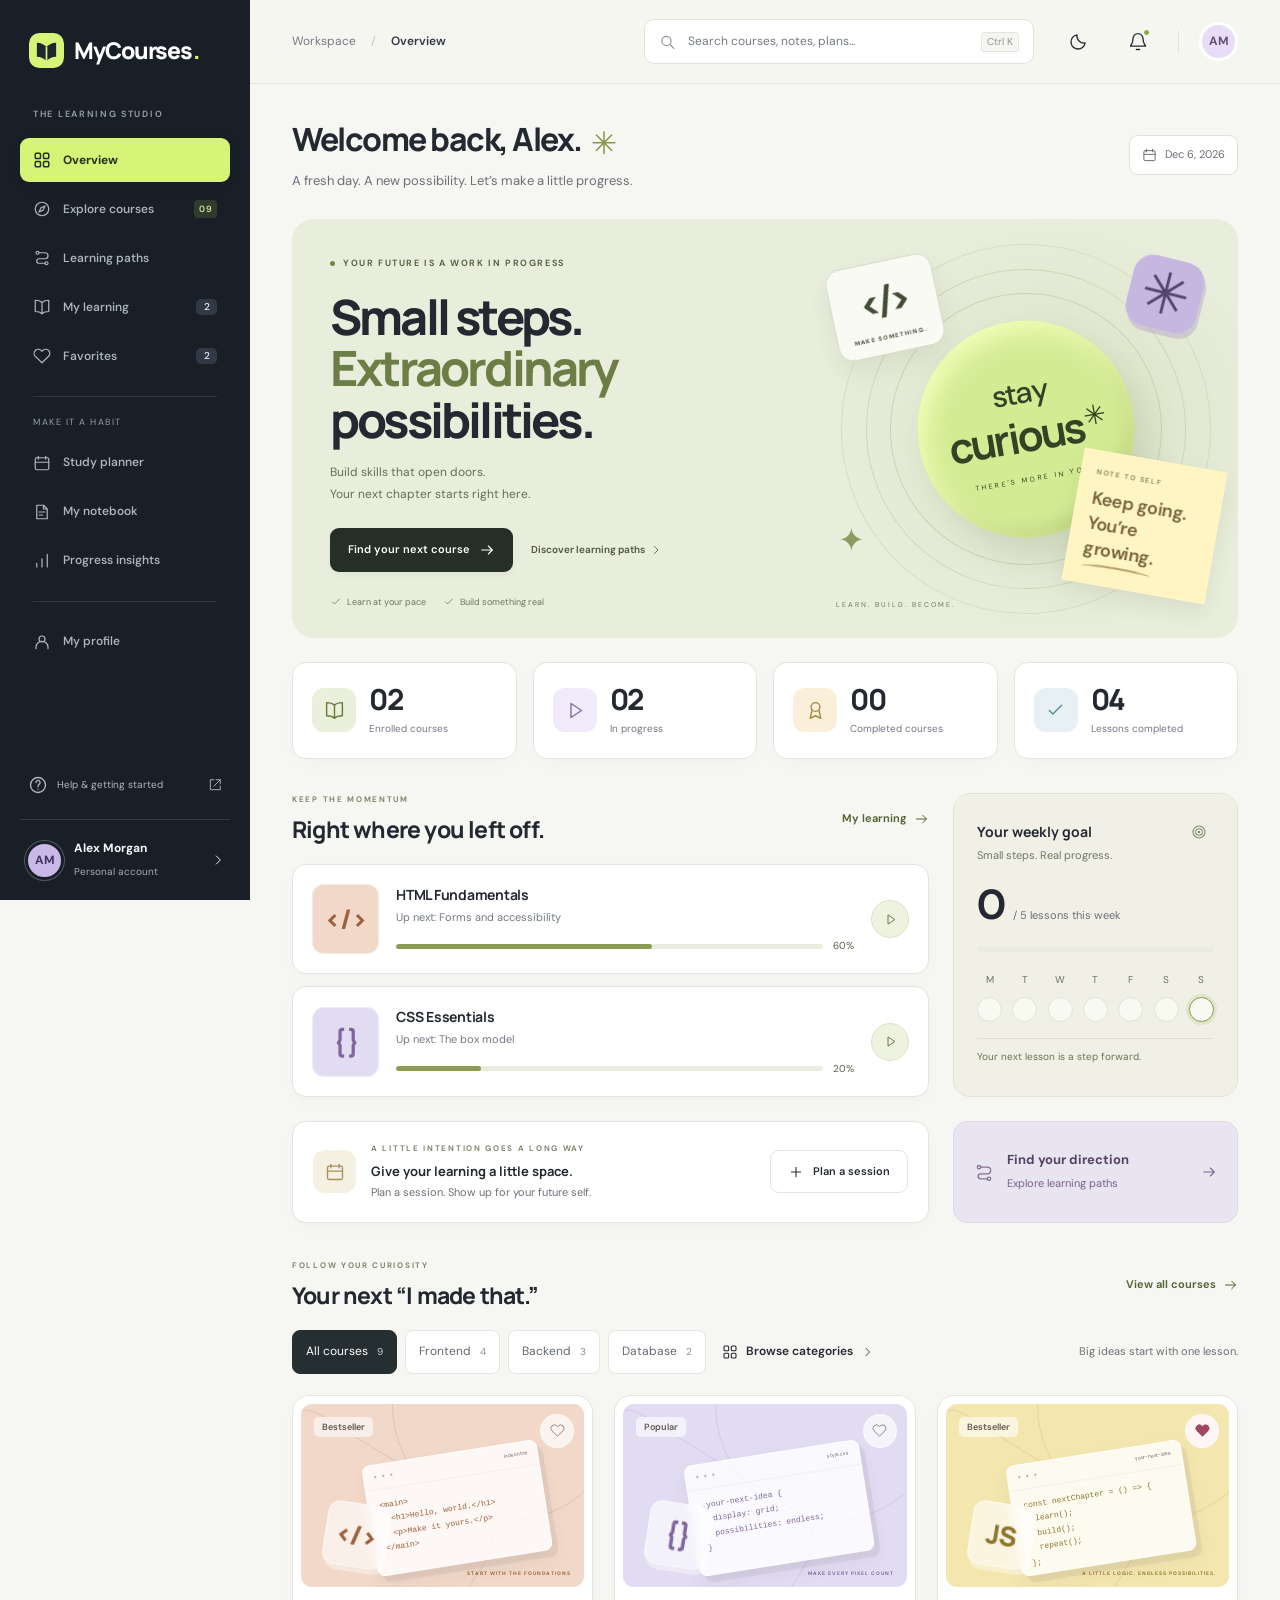
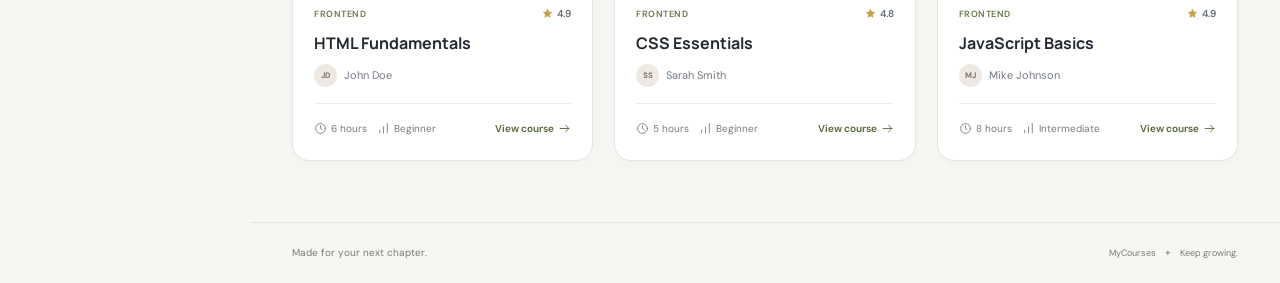
==== commit 92b2dd1c: "feat: implement category browsing, pagination, and catalog verification" ====
--- a/learning-studio/index.html
+++ b/learning-studio/index.html
@@ -12,6 +12,7 @@
   <link rel="stylesheet" href="workspace.css">
   <link rel="stylesheet" href="atelier.css">
   <link rel="stylesheet" href="appearance.css">
+  <link rel="stylesheet" href="catalog.css">
   <script src="courses.js" defer></script>
   <script src="workspace.js" defer></script>
   <script src="app.js" defer></script>
@@ -50,6 +51,7 @@
       <div class="topbar-actions"><button class="icon-button appearance-toggle" data-action="theme-toggle" aria-label="Switch to dark mode" title="Switch to dark mode"><span data-icon="moon"></span></button><button class="icon-button notification-button" data-action="notifications" aria-label="View learning updates"><span data-icon="bell"></span><span class="notification-dot"></span></button><span class="topbar-divider"></span><a href="#profile" class="avatar profile-initials" aria-label="Your profile">AM</a></div>
     </header>
     <main id="main" tabindex="-1"></main>
+    <div id="catalog-status" class="sr-only" role="status" aria-live="polite" aria-atomic="true"></div>
     <footer class="app-footer"><span>Made for your next chapter.</span><span>MyCourses <span aria-hidden="true">✦</span> Keep growing.</span></footer>
   </div>
   <dialog id="app-dialog" aria-labelledby="dialog-title"><div id="dialog-content"></div></dialog>
--- a/learning-studio/catalog.css
+++ b/learning-studio/catalog.css
@@ -0,0 +1,63 @@
+/* A bounded shortcut row, searchable category library, and paged results. */
+.category-browser { display:flex; align-items:center; gap:12px; min-width:0; flex-wrap:wrap; }
+.category-browser .category-tabs { gap:8px; }
+.category-browser .category-tab { display:flex; align-items:center; gap:9px; min-height:44px; max-width:240px; padding:9px 13px; font-size:12px; }
+.category-tab>span:first-child { overflow:hidden; text-overflow:ellipsis; }
+.category-count { font-size:10px; opacity:.75; font-variant-numeric:tabular-nums; }
+.browse-categories { display:flex; align-items:center; gap:8px; min-height:44px; border:0; padding:8px 4px; font-size:12px; font-weight:600; color:var(--ink); }
+.browse-categories:hover { color:var(--green); }
+.browse-categories .icon { width:16px; height:16px; }
+.browse-categories .icon:last-child { width:13px; }
+.catalog-toolbar { flex-wrap:wrap; row-gap:18px; }
+.catalog-toolbar .toolbar-controls { margin-left:auto; }
+.catalog-results-heading { display:flex; justify-content:space-between; align-items:center; gap:16px; margin:8px 0 20px; scroll-margin-top:105px; }
+.catalog-results-heading .results-label { margin:0; }
+.catalog-results-heading .text-button { flex-shrink:0; min-height:44px; }
+.catalog-pagination { display:flex; align-items:center; justify-content:space-between; gap:20px; flex-wrap:wrap; margin-top:30px; padding:22px 0 8px; border-top:1px solid var(--line); font-size:12px; }
+.page-size,.pagination,.page-numbers,.page-jump { display:flex; align-items:center; gap:5px; }
+.page-size>span { color:var(--muted); margin-right:8px; }
+.catalog-pagination button { display:inline-flex; align-items:center; justify-content:center; min-width:44px; min-height:44px; border:1px solid transparent; border-radius:9px; padding:8px; font-size:12px; font-variant-numeric:tabular-nums; }
+.catalog-pagination button:hover:not(:disabled) { border-color:var(--line); background:var(--white); }
+.catalog-pagination button[aria-current="page"],.catalog-pagination button[aria-pressed="true"] { background:var(--deep); color:#fff; border-color:var(--deep); font-weight:700; }
+.catalog-pagination .page-size button { min-width:44px; }
+.catalog-pagination .page-size button[aria-pressed="true"] { background:var(--white); color:var(--ink); border-color:var(--line); }
+.catalog-pagination .page-direction { gap:6px; padding:8px 12px; }
+.page-direction .icon { width:16px; height:16px; }
+.page-previous .icon { transform:rotate(180deg); }
+.catalog-pagination button:disabled { opacity:.4; }
+.pagination-gap { color:var(--muted); width:20px; text-align:center; }
+.mobile-page-position { display:none; }
+.page-jump { margin-left:auto; }
+.page-jump label { color:var(--muted); margin-right:5px; }
+.page-jump input { width:70px; min-height:44px; padding:8px; border-radius:8px; }
+.page-jump button { border-color:var(--line); }
+.category-search { display:flex; align-items:center; gap:10px; border:1px solid var(--line); border-radius:11px; margin:22px 0 18px; padding:0 14px; color:var(--muted); background:var(--white); }
+.category-search:focus-within { outline:2px solid var(--green); outline-offset:3px; }
+.category-search input { width:100%; min-width:0; height:48px; padding:0; border:0; outline:none; background:transparent; font-size:14px; }
+.category-choices { display:grid; grid-template-columns:repeat(2,minmax(0,1fr)); gap:10px; max-height: min(420px,50dvh); overflow-y:auto; overscroll-behavior:contain; padding:5px; margin:-5px; scrollbar-gutter:stable; }
+.category-choice { display:flex; justify-content:space-between; align-items:center; gap:16px; border:1px solid var(--line); border-radius:12px; padding:17px; text-align:left; background:var(--white); min-width:0; }
+.category-choice strong { display:block; font-size:13px; overflow-wrap:anywhere; }
+.category-choice small { display:block; color:var(--muted); margin-top:4px; font-size:11px; }
+.category-choice .icon { width:17px; height:17px; color:var(--muted); }
+.category-choice:hover { border-color:var(--green); }
+.category-choice[aria-pressed="true"] { border-color:var(--green); background:var(--paper); box-shadow:inset 0 0 0 1px var(--green); }
+.category-choice[aria-pressed="true"] .icon { color:var(--green); }
+.category-no-results { grid-column:1 / -1; padding:25px 10px; text-align:center; color:var(--muted); }
+@media(max-width:950px) {
+  .catalog-toolbar .toolbar-controls { margin-left:0; }
+  .catalog-pagination { justify-content:center; }
+  .page-jump { margin-left:0; }
+}
+@media(max-width:600px) {
+  .category-browser { width:100%; gap:10px; }
+  .category-browser .category-tabs { flex-wrap:nowrap; width:100%; overflow-x:auto; padding:5px; margin:-5px; }
+  .category-browser .category-tab { flex-shrink:0; max-width:200px; }
+  .browse-categories { margin-left:auto; }
+  .catalog-pagination { gap:16px; }
+  .pagination { width:100%; justify-content:space-between; order:-1; }
+  .page-numbers { display:none; }
+  .mobile-page-position { display:block; color:var(--muted); font-variant-numeric:tabular-nums; }
+  .category-choices { grid-template-columns:1fr; }
+  .catalog-results-heading { align-items:flex-start; }
+  .catalog-results-heading .text-button { min-height:24px; }
+}
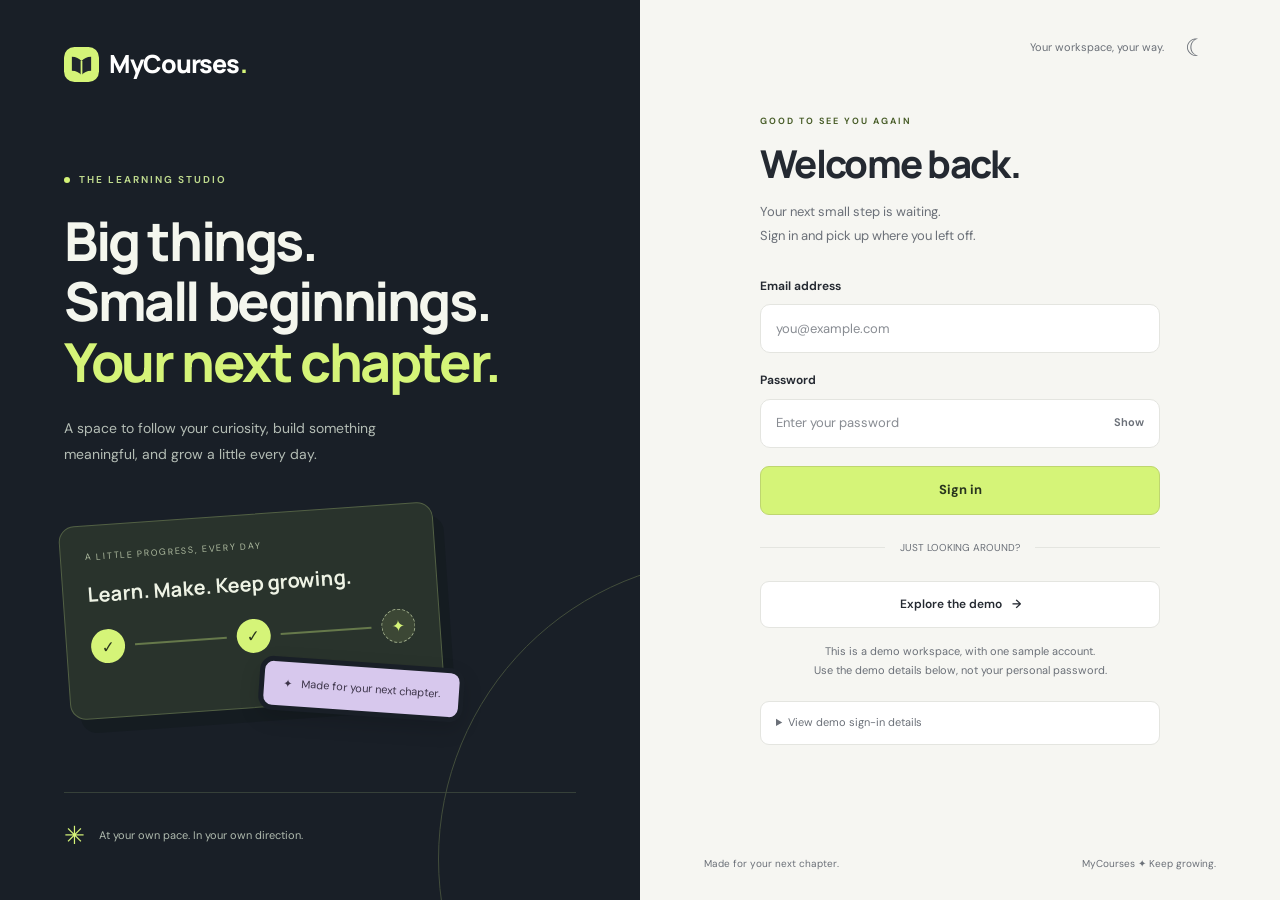
==== commit 2c06ba97: "feat: Implement authentication features and UI updates - Added auth-guard.js to manage user session " ====
--- a/learning-studio/index.html
+++ b/learning-studio/index.html
@@ -7,14 +7,20 @@
   <meta name="description" content="Your personal learning space. Discover courses, build new skills, and make progress every day.">
   <title>Overview · MyCourses</title>
   <script src="appearance.js"></script>
+  <script src="auth-service.js"></script>
+  <script src="auth-guard.js"></script>
   <link rel="icon" href="assets/brand.svg" type="image/svg+xml">
   <link rel="stylesheet" href="styles.css">
   <link rel="stylesheet" href="workspace.css">
   <link rel="stylesheet" href="atelier.css">
   <link rel="stylesheet" href="appearance.css">
   <link rel="stylesheet" href="catalog.css">
+  <link rel="stylesheet" href="course-details.css">
+  <link rel="stylesheet" href="auth.css">
   <script src="courses.js" defer></script>
   <script src="workspace.js" defer></script>
+  <script src="course-service.js" defer></script>
+  <script src="course-details.js" defer></script>
   <script src="app.js" defer></script>
 </head>
 <body>
@@ -41,6 +47,7 @@
       <div class="growth-card"><span class="growth-icon" data-icon="sparkles"></span><h3>Big things.<br>Small beginnings.</h3><p>A little progress, every single day.</p><button class="button button-light" data-action="goal">Set your weekly goal <span data-icon="arrow"></span></button></div>
       <button class="help-link" data-action="help"><span data-icon="help"></span>Help & getting started<span data-icon="external"></span></button>
       <a href="#profile" class="sidebar-profile"><span class="avatar profile-initials">AM</span><span><strong class="profile-name">Alex Morgan</strong><small>Personal account</small></span><span data-icon="chevron"></span></a>
+      <a href="sign-out.html" class="sidebar-signout">Sign out <span data-icon="external"></span></a>
     </div>
   </aside>
   <div class="app-shell">
--- a/learning-studio/course-details.css
+++ b/learning-studio/course-details.css
@@ -0,0 +1,104 @@
+/* Details uses the shared shell, theme tokens, course artwork and controls. */
+.details-topline { display:flex; justify-content:space-between; align-items:center; gap:16px; margin-bottom:24px; }
+.details-back { display:inline-flex; align-items:center; gap:9px; font-size:12px; font-weight:650; min-height:40px; }
+.details-back>.icon { transform:rotate(180deg); width:16px; }
+.details-topline>span { display:flex; align-items:center; gap:7px; color:var(--muted); font-size:11px; }
+.details-topline>span .icon { width:16px; }
+.details-hero { display:grid; grid-template-columns:minmax(0,1.45fr) minmax(0,1fr); background:#e8eddc; border-radius:22px; overflow:hidden; }
+.details-hero-copy { padding:34px; align-self:center; }
+.details-badges { display:flex; flex-wrap:wrap; gap:8px; margin-bottom:19px; }
+.details-badges>span { display:inline-flex; align-items:center; gap:5px; padding:4px 9px; border:1px solid #cbd3bb; border-radius:6px; color:#526043; font-size:10px; }
+.details-badges .icon { width:12px; height:12px; }
+.details-badges .details-label { background:#d5f478; border-color:#d5f478; color:#334521; }
+.details-hero h1 { font-size:clamp(28px,3.2vw,46px); line-height:1.15; letter-spacing:-1.7px; max-width:560px; color:#29322a; }
+.details-hero-copy>p { margin-top:17px; color:#5d6856; max-width:560px; font-size:13px; line-height:1.85; }
+.details-byline { display:flex; align-items:center; flex-wrap:wrap; gap:9px; margin-top:23px; color:#5d6856; font-size:11px; }
+.details-byline strong { color:#30392b; }
+.details-rating { display:inline-flex; align-items:center; gap:5px; }
+.details-rating .icon { width:14px; color:#796326; fill:#dfd296; }
+.details-hero-art { min-width:0; padding:25px; display:flex; align-items:center; }
+.details-hero-art .course-art { width:100%; height:245px; border-radius:15px; box-shadow:0 12px 30px #2c362514; }
+.details-layout { display:grid; grid-template-columns:minmax(0,1fr) 310px; gap:26px; margin-top:26px; align-items:start; }
+.details-main { min-width:0; display:grid; gap:24px; }
+.details-facts { display:grid; grid-template-columns:repeat(3,minmax(0,1fr)); gap:12px; padding:4px 0 23px; border-bottom:1px solid var(--line); }
+.details-facts>div { display:flex; align-items:center; gap:10px; }
+.details-facts>div>.icon { width:19px; color:var(--green); }
+.details-facts strong,.details-facts small { display:block; }
+.details-facts strong { font-size:12px; font-weight:650; }
+.details-facts small { font-size:10px; color:var(--muted); margin-top:3px; }
+.details-outcome { display:flex; align-items:flex-start; gap:16px; padding:23px; border:1px solid #dbe1cb; border-radius:16px; background:#edf1e4; }
+.details-outcome-icon { display:grid; place-items:center; width:38px; height:38px; flex-shrink:0; border-radius:10px; background:#dce6c6; color:#53683b; }
+.course-details .eyebrow { font-size:9px; letter-spacing:1.4px; color:var(--muted); }
+.details-outcome h2 { font-size:19px; margin:5px 0 8px; }
+.details-outcome p { font-size:13px; color:var(--muted); }
+.details-curriculum.panel { padding:0; overflow:hidden; }
+.details-section-heading { padding:25px; display:flex; justify-content:space-between; align-items:center; gap:12px; }
+.details-section-heading h2 { font-size:22px; margin-top:5px; }
+.details-section-heading p { color:var(--muted); font-size:12px; margin-top:7px; }
+.details-count { font-size:10px; padding:4px 8px; background:var(--paper); border:1px solid var(--line); border-radius:6px; white-space:nowrap; }
+.details-lessons { margin:0; padding:0; list-style:none; }
+.details-lessons li { border-top:1px solid var(--line); }
+.details-lessons summary { display:flex; align-items:center; gap:14px; padding:19px 25px; cursor:pointer; list-style:none; }
+.details-lessons summary::-webkit-details-marker { display:none; }
+.details-lessons summary:hover { background:var(--paper); }
+.details-lesson-number { width:35px; height:35px; display:grid; place-items:center; flex-shrink:0; border-radius:9px; background:var(--paper); border:1px solid var(--line); font-size:11px; font-weight:650; color:var(--muted); }
+.is-complete .details-lesson-number { background:#edf3df; color:#5d7739; border-color:#d8e5c0; }
+.is-next .details-lesson-number { background:#d5f478; color:#334521; border-color:#c5df83; }
+.details-lesson-copy { flex:1; min-width:0; }
+.details-lesson-copy strong { font-size:12px; font-weight:650; display:block; }
+.details-lesson-copy small { display:block; font-size:10px; color:var(--muted); margin-top:4px; }
+.details-expand { color:var(--muted); }
+.details-expand .icon { width:15px; transition:transform .15s; }
+details[open] .details-expand .icon { transform:rotate(45deg); }
+.details-lesson-preview { padding:0 25px 20px 74px; font-size:12px; color:var(--muted); }
+.details-lesson-preview .text-button { margin-top:10px; }
+.details-curriculum-foot { padding:15px 25px; background:var(--paper); border-top:1px solid var(--line); display:flex; gap:9px; align-items:center; font-size:10px; color:var(--muted); }
+.details-curriculum-foot .icon { width:15px; }
+.details-instructor { display:flex; align-items:center; gap:16px; }
+.details-instructor .avatar { width:56px; height:56px; font-size:17px; }
+.details-instructor h2 { font-size:18px; margin-top:4px; }
+.details-instructor p { font-size:12px; color:var(--muted); }
+.details-instructor>.icon { margin-left:auto; color:var(--green); }
+.details-aside { position:sticky; top:108px; }
+.details-enrollment.panel { padding:25px; }
+.details-enrollment h2 { font-size:25px; line-height:1.3; margin:13px 0; letter-spacing:-.8px; }
+.details-enrollment>p { font-size:12px; color:var(--muted); }
+.details-price { font-size:29px; font-weight:750; margin:21px 0; }
+.details-price span { display:block; font-size:11px; font-weight:400; color:var(--muted); }
+.details-start,.details-save { display:flex; width:100%; margin-top:10px; justify-content:center; }
+.details-start { background:#d5f478; color:#29351e; border-color:#c4e56c; }
+.details-start:hover { background:#e0fa9a; color:#29351e; }
+.details-start .icon { width:16px; }
+.details-save .icon { width:16px; }
+.details-save[aria-pressed="true"] .icon { fill:currentColor; }
+.details-includes { list-style:none; padding:18px 0; margin:0; display:grid; gap:11px; border-bottom:1px solid var(--line); }
+.details-includes li { font-size:11px; display:flex; gap:9px; align-items:center; color:var(--muted); }
+.details-includes .icon { width:15px; color:var(--green); }
+.details-enrollment .details-enrollment-foot { font-size:10px; text-align:center; margin-top:16px; }
+.details-progress-label { display:flex; justify-content:space-between; font-size:10px; margin:22px 0 8px; }
+.details-progress-label span { color:var(--muted); }
+.details-enrollment .details-next { margin:17px 0; font-size:9px; letter-spacing:1px; }
+.details-next strong { display:block; color:var(--ink); font-size:12px; letter-spacing:0; font-weight:550; margin-top:5px; }
+.details-note { display:flex; gap:10px; justify-content:center; padding:24px 8px; font-size:11px; color:var(--muted); }
+.details-note>.icon { color:var(--green); width:18px; }
+.details-note strong { font-weight:550; color:var(--ink); }
+.details-state { margin-top:20px; text-align:center; padding:70px 25px; }
+.details-state>.icon { width:36px; height:36px; color:var(--green); margin-bottom:20px; }
+.details-state h1 { font-size:28px; }
+.details-state p { max-width:460px; margin:15px auto 25px; color:var(--muted); }
+.details-skeleton { display:grid; gap:12px; max-width:500px; margin:auto; }
+.details-skeleton i { background:var(--line); border-radius:6px; height:28px; }
+.details-skeleton i:last-child { width:65%; }
+.details-no-lessons { padding:30px 25px; border-top:1px solid var(--line); }
+.details-no-lessons p { color:var(--muted); margin-top:8px; }
+:root[data-theme="dark"] .details-hero { background:#2a3529; }
+:root[data-theme="dark"] .details-hero h1,:root[data-theme="dark"] .details-byline strong { color:#edf2e6; }
+:root[data-theme="dark"] .details-hero-copy>p,:root[data-theme="dark"] .details-byline { color:#bec8b6; }
+:root[data-theme="dark"] .details-badges>span:not(.details-label) { color:#c9d5bc; border-color:#516147; }
+:root[data-theme="dark"] .details-outcome { background:#263127; border-color:#3e4b36; }
+:root[data-theme="dark"] .details-outcome-icon { background:#3d4d30; color:#d5edb4; }
+:root[data-theme="dark"] .is-complete .details-lesson-number { background:#2e3c2b; color:#c0db8d; border-color:#47563d; }
+@media (min-width:1600px) { .details-layout { grid-template-columns:minmax(0,1fr) 350px; } }
+@media (max-width:1150px) { .details-layout { grid-template-columns:minmax(0,1fr) 270px; gap:18px; } .details-hero-copy { padding:26px; } .details-hero-art { padding:18px; } .details-facts { gap:10px; } .details-facts>div { align-items:flex-start; gap:7px; } .details-facts small { font-size:9px; } }
+@media (max-width:1000px) { .details-layout { grid-template-columns:minmax(0,1fr); } .details-aside { position:static; grid-row:1; } .details-enrollment.panel { display:grid; grid-template-columns:minmax(0,1fr) minmax(0,1fr); gap:0 25px; } .details-enrollment>* { grid-column:1; } .details-enrollment .details-start { grid-column:2; grid-row:2; align-self:center; } .details-enrollment .details-save { grid-column:2; grid-row:3; align-self:start; } .details-enrollment .details-includes { grid-column:2; grid-row:4 / span 4; align-self:start; } .details-enrollment .details-enrollment-foot { grid-column:1 / -1; } .details-note { display:none; } .details-topline>span { display:none; } .details-hero { grid-template-columns:minmax(0,1.3fr) minmax(0,1fr); } }
+@media (max-width:600px) { .details-topline { margin-bottom:14px; } .details-hero { grid-template-columns:1fr; } .details-hero-copy { padding:25px; } .details-hero-art { padding:0 25px 25px; } .details-hero-art .course-art { height:190px; } .details-byline { gap:8px; } .details-hero h1 { font-size:33px; } .details-layout { margin-top:18px; } .details-enrollment.panel { display:block; padding:23px; } .details-enrollment h2 { font-size:24px; } .details-facts { gap:14px; } .details-facts>div { display:block; } .details-facts strong { margin-top:6px; font-size:11px; } .details-outcome { padding:20px; gap:12px; } .details-section-heading { padding:22px 19px; } .details-section-heading h2 { font-size:20px; } .details-lessons summary { padding:17px 19px; gap:10px; } .details-lesson-preview { padding-left:64px; } .details-curriculum-foot { padding:15px 19px; } }
--- a/learning-studio/auth.css
+++ b/learning-studio/auth.css
@@ -0,0 +1,76 @@
+/* Shared sign-in / sign-out layout, built on the Learning Studio theme. */
+.auth-page { min-height:100svh; }
+.auth-page [hidden] { display:none !important; }
+.auth-shell { min-height:100svh; display:grid; grid-template-columns:minmax(0,1fr) minmax(0,1fr); }
+.auth-story { background:#191f27; color:#c1c9bf; padding:44px clamp(30px,5vw,84px); display:flex; flex-direction:column; justify-content:space-between; position:relative; overflow:hidden; }
+.auth-story:after { content:''; position:absolute; width:600px; height:600px; border:1px solid #424d3b; border-radius:50%; right:-400px; bottom:-260px; pointer-events:none; }
+.auth-story .brand { align-self:flex-start; padding:0; color:#fff; font-size:25px; }
+.auth-story .brand-dot { color:#d5f478; }
+.auth-story-copy { max-width:460px; padding:65px 0 35px; position:relative; z-index:1; }
+.auth-eyebrow { font-size:10px; font-weight:650; letter-spacing:2px; display:flex; align-items:center; gap:9px; }
+.auth-story .auth-eyebrow { color:#bed98d; }
+.auth-story .auth-eyebrow:before { content:''; width:6px; height:6px; border-radius:50%; background:#d5f478; }
+.auth-story h2 { color:#f4f6ee; font-size:clamp(36px,4.2vw,62px); line-height:1.12; letter-spacing:-2.4px; margin:23px 0; }
+.auth-story h2 em { color:#d5f478; font-style:normal; }
+.auth-story-copy>p { color:#b4bdb5; font-size:14px; line-height:1.9; max-width:365px; }
+.auth-art { margin:38px 0 18px; height:210px; position:relative; max-width:400px; }
+.auth-art-card { position:absolute; inset:8px 25px 8px 0; background:#29332c; border:1px solid #526044; border-radius:16px; padding:24px; transform:rotate(-4deg); box-shadow:10px 14px 0 #11171b66; }
+.auth-art-caption { color:#adba9f; font-size:9px; letter-spacing:1.7px; }
+.auth-art-card strong { display:block; font-size:20px; color:#eef3e5; margin:15px 0 19px; font-family:Manrope,'Segoe UI',sans-serif; }
+.auth-art-steps { display:flex; align-items:center; gap:10px; }
+.auth-art-steps i { display:grid; place-items:center; width:34px; height:34px; border-radius:50%; background:#d5f478; color:#29351e; font-size:16px; font-style:normal; }
+.auth-art-steps i:last-child { background:#3c4735; border:1px dashed #a4b28e; color:#d5f478; }
+.auth-art-steps b { height:2px; flex:1; background:#66794b; }
+.auth-art-badge { position:absolute; right:0; bottom:0; padding:13px 19px; background:#d7c8ed; color:#3c3449; border:5px solid #191f27; border-radius:14px; font-size:11px; transform:rotate(4deg); box-shadow:0 8px 20px #0002; }
+.auth-story-footer { display:flex; align-items:center; gap:14px; border-top:1px solid #364039; padding-top:23px; font-size:11px; color:#afbaae; }
+.auth-story-footer>span:first-child { color:#d5f478; font-size:25px; }
+.auth-content { display:flex; flex-direction:column; padding:28px clamp(25px,5vw,80px); min-width:0; }
+.auth-utilities { display:flex; align-items:center; justify-content:flex-end; gap:12px; color:var(--muted); font-size:11px; }
+.auth-utilities .icon-button { font-size:24px; }
+.auth-main { padding:42px 0; margin:auto; width:100%; max-width:400px; }
+.auth-main>.auth-eyebrow { color:var(--green); font-size:9px; }
+.auth-main h1 { font-size:clamp(30px,3vw,40px); letter-spacing:-1.7px; margin:13px 0; line-height:1.2; }
+.auth-intro { font-size:13px; line-height:1.8; color:var(--muted); margin-bottom:30px; }
+.auth-form { display:grid; gap:18px; }
+.auth-field>label { display:block; font-size:12px; font-weight:650; margin-bottom:8px; }
+.auth-input { position:relative; }
+.auth-input input { display:block; width:100%; border:1px solid var(--line); background:var(--white); color:var(--ink); border-radius:10px; padding:13px 15px; min-height:49px; font-size:13px; }
+.auth-input input::placeholder { color:var(--muted); opacity:.8; }
+.auth-input input[aria-invalid="true"] { border-color:#b95341; }
+.auth-input:has(button) input { padding-right:68px; }
+.auth-input button { position:absolute; right:4px; top:4px; height:41px; padding:0 12px; border:0; font-size:11px; font-weight:650; color:var(--muted); border-radius:6px; }
+.auth-input button:hover { background:var(--paper); color:var(--ink); }
+.auth-field-error { display:block; font-size:11px; color:#a1372b; margin-top:5px; }
+.auth-field-error:empty { display:none; }
+.auth-error { padding:13px 15px; border:1px solid #dfb4aa; background:#f9ebe7; border-radius:9px; color:#8a3025; font-size:12px; line-height:1.7; margin-bottom:20px; }
+.auth-primary { display:flex; align-items:center; justify-content:center; width:100%; min-height:49px; background:#d5f478; color:#29351e; border:1px solid #bed66f; font-size:13px; font-weight:700; }
+.auth-primary:hover { background:#e0fa9b; color:#29351e; border-color:#bed66f; }
+.auth-divider { display:flex; align-items:center; gap:15px; margin:25px 0; font-size:10px; color:var(--muted); }
+.auth-divider:before,.auth-divider:after { content:''; height:1px; background:var(--line); flex:1; }
+.auth-demo-button { width:100%; min-height:47px; display:flex; align-items:center; justify-content:center; gap:10px; background:var(--white); font-size:12px; }
+.auth-demo-note { font-size:11px; color:var(--muted); text-align:center; line-height:1.8; margin-top:14px; }
+.auth-demo-details { margin-top:20px; border:1px solid var(--line); border-radius:9px; background:var(--white); font-size:11px; }
+.auth-demo-details summary { cursor:pointer; padding:12px 15px; color:var(--muted); }
+.auth-demo-details p { padding:0 15px 13px; color:var(--muted); overflow-wrap:anywhere; }
+.auth-demo-details code { color:var(--ink); }
+.auth-footer { display:flex; justify-content:space-between; gap:16px; color:var(--muted); font-size:10px; padding-top:20px; }
+.auth-signout-icon { display:grid; place-items:center; width:64px; height:64px; margin-bottom:27px; border-radius:19px; background:#e8eedb; color:#536c32; }
+.auth-signout-icon svg { width:29px; height:29px; }
+.auth-saved { display:flex; gap:13px; padding:18px; background:var(--white); border:1px solid var(--line); border-radius:12px; margin:25px 0; }
+.auth-saved>span { color:var(--green); }
+.auth-saved strong { display:block; font-size:12px; margin-bottom:5px; }
+.auth-saved p { font-size:11px; color:var(--muted); line-height:1.8; }
+.auth-signout-note { margin-top:18px; text-align:center; font-size:11px; color:var(--muted); }
+.session-panel { margin-top:24px; display:flex; justify-content:space-between; align-items:center; gap:20px; }
+.session-panel h2 { font-size:18px; }
+.session-panel p { font-size:12px; color:var(--muted); margin-top:5px; }
+.session-panel .button { flex-shrink:0; }
+.sidebar-signout { display:flex; align-items:center; justify-content:space-between; gap:12px; min-height:44px; padding:10px 8px; font-size:11px; color:#aeb7c2; border-top:1px solid #343b45; }
+.sidebar-signout:hover { color:#d5f478; }
+:root[data-theme="dark"] .auth-field-error { color:#f2aa99; }
+:root[data-theme="dark"] .auth-error { background:#3d2725; border-color:#7c4c41; color:#ffd0c3; }
+:root[data-theme="dark"] .auth-signout-icon { background:#35432b; color:#d5f478; }
+@media(min-width:1500px) { .auth-story-copy { align-self:center; } }
+@media(max-width:900px) { .auth-shell { grid-template-columns:minmax(0,.9fr) minmax(0,1fr); } .auth-story { padding:32px; } .auth-content { padding:25px; } .auth-art-card { padding:20px; } .auth-art-card strong { font-size:17px; } }
+@media(max-width:700px) { .auth-shell { display:flex; flex-direction:column; } .auth-story { padding:24px; min-height:0; } .auth-story-copy { padding:28px 0 0; max-width:none; } .auth-story h2 { font-size:31px; letter-spacing:-1.3px; margin:12px 0 0; } .auth-story h2 br { display:none; } .auth-story-copy>p,.auth-art,.auth-story-footer { display:none; } .auth-story .brand { font-size:21px; } .auth-story .brand img { width:30px; height:30px; } .auth-story .auth-eyebrow { font-size:8px; } .auth-content { padding:16px 24px 24px; flex:1; } .auth-main { padding:18px 0 35px; } .auth-main h1 { font-size:33px; } .auth-utilities { font-size:10px; } .auth-utilities .icon-button { height:32px; width:32px; } .auth-footer { font-size:9px; } .session-panel { align-items:flex-start; flex-direction:column; } }
+@media(prefers-reduced-motion:reduce) { .auth-page * { transition:none; } }
